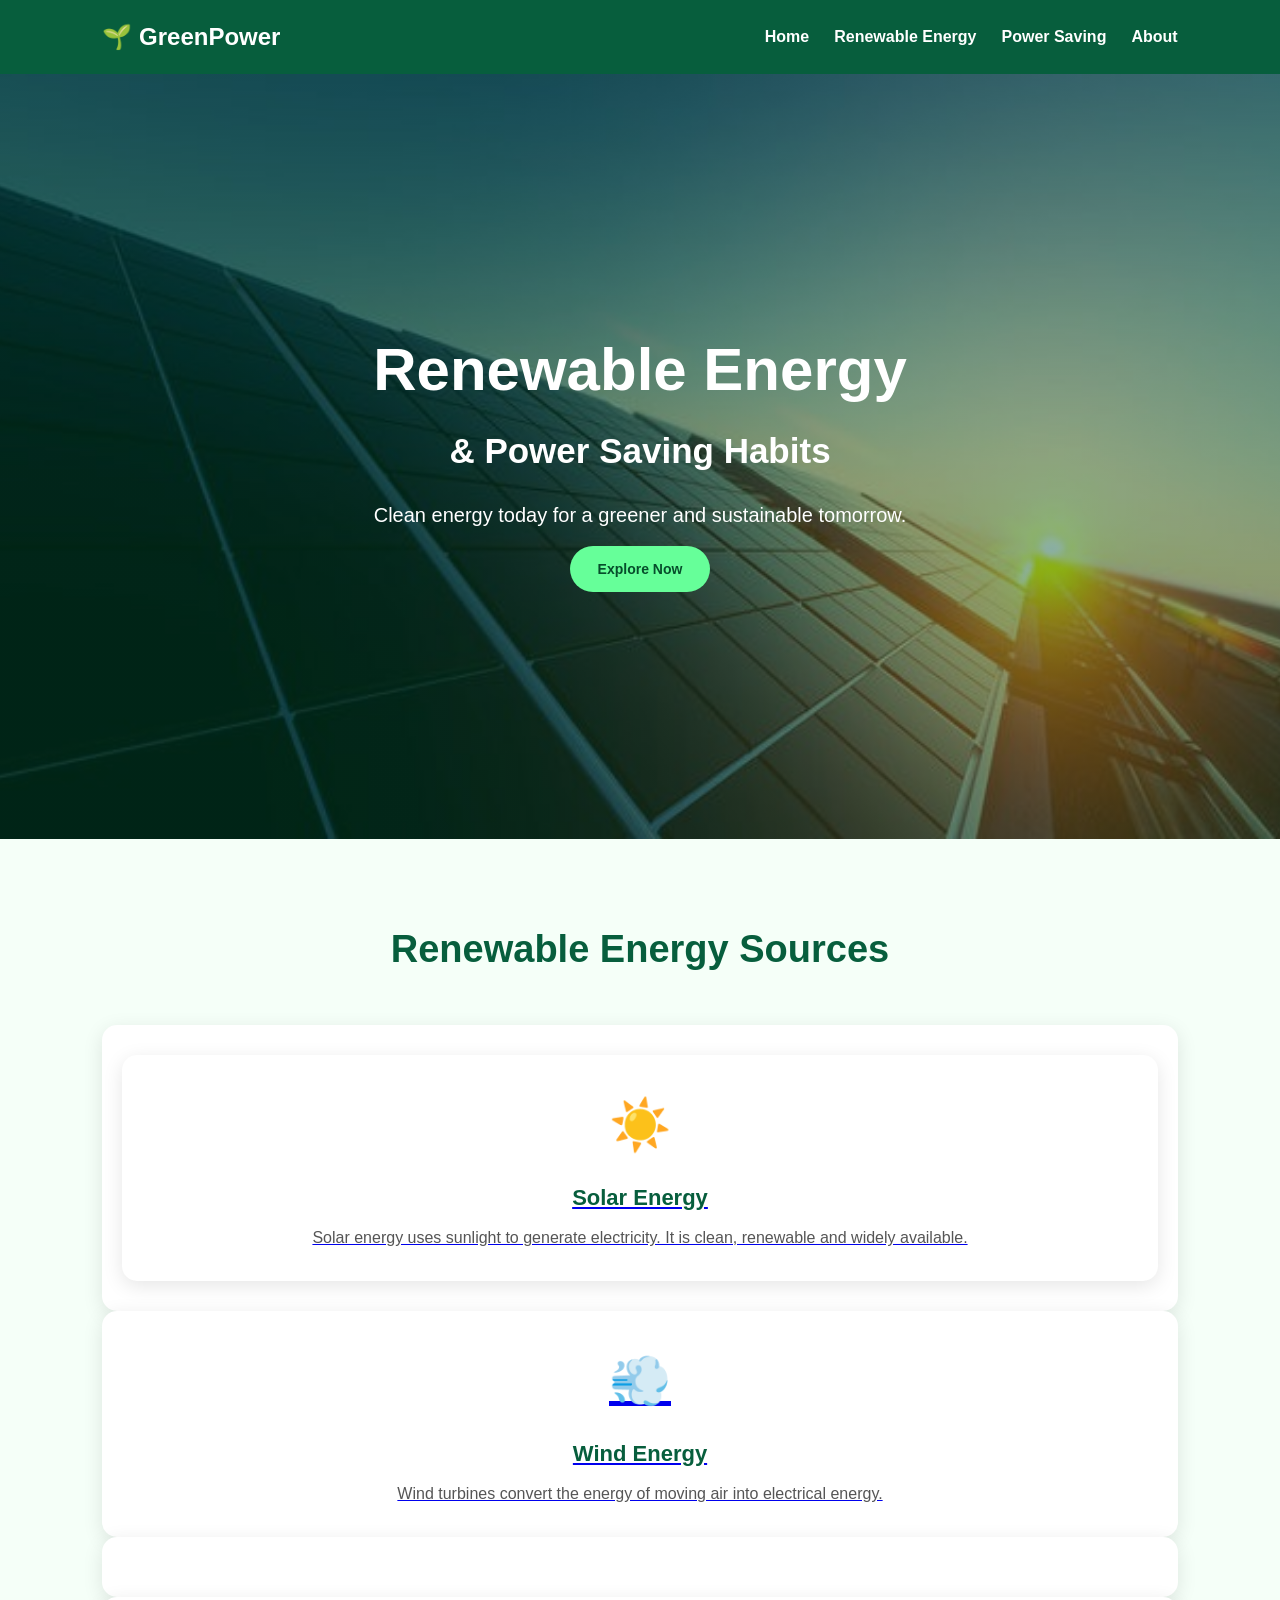
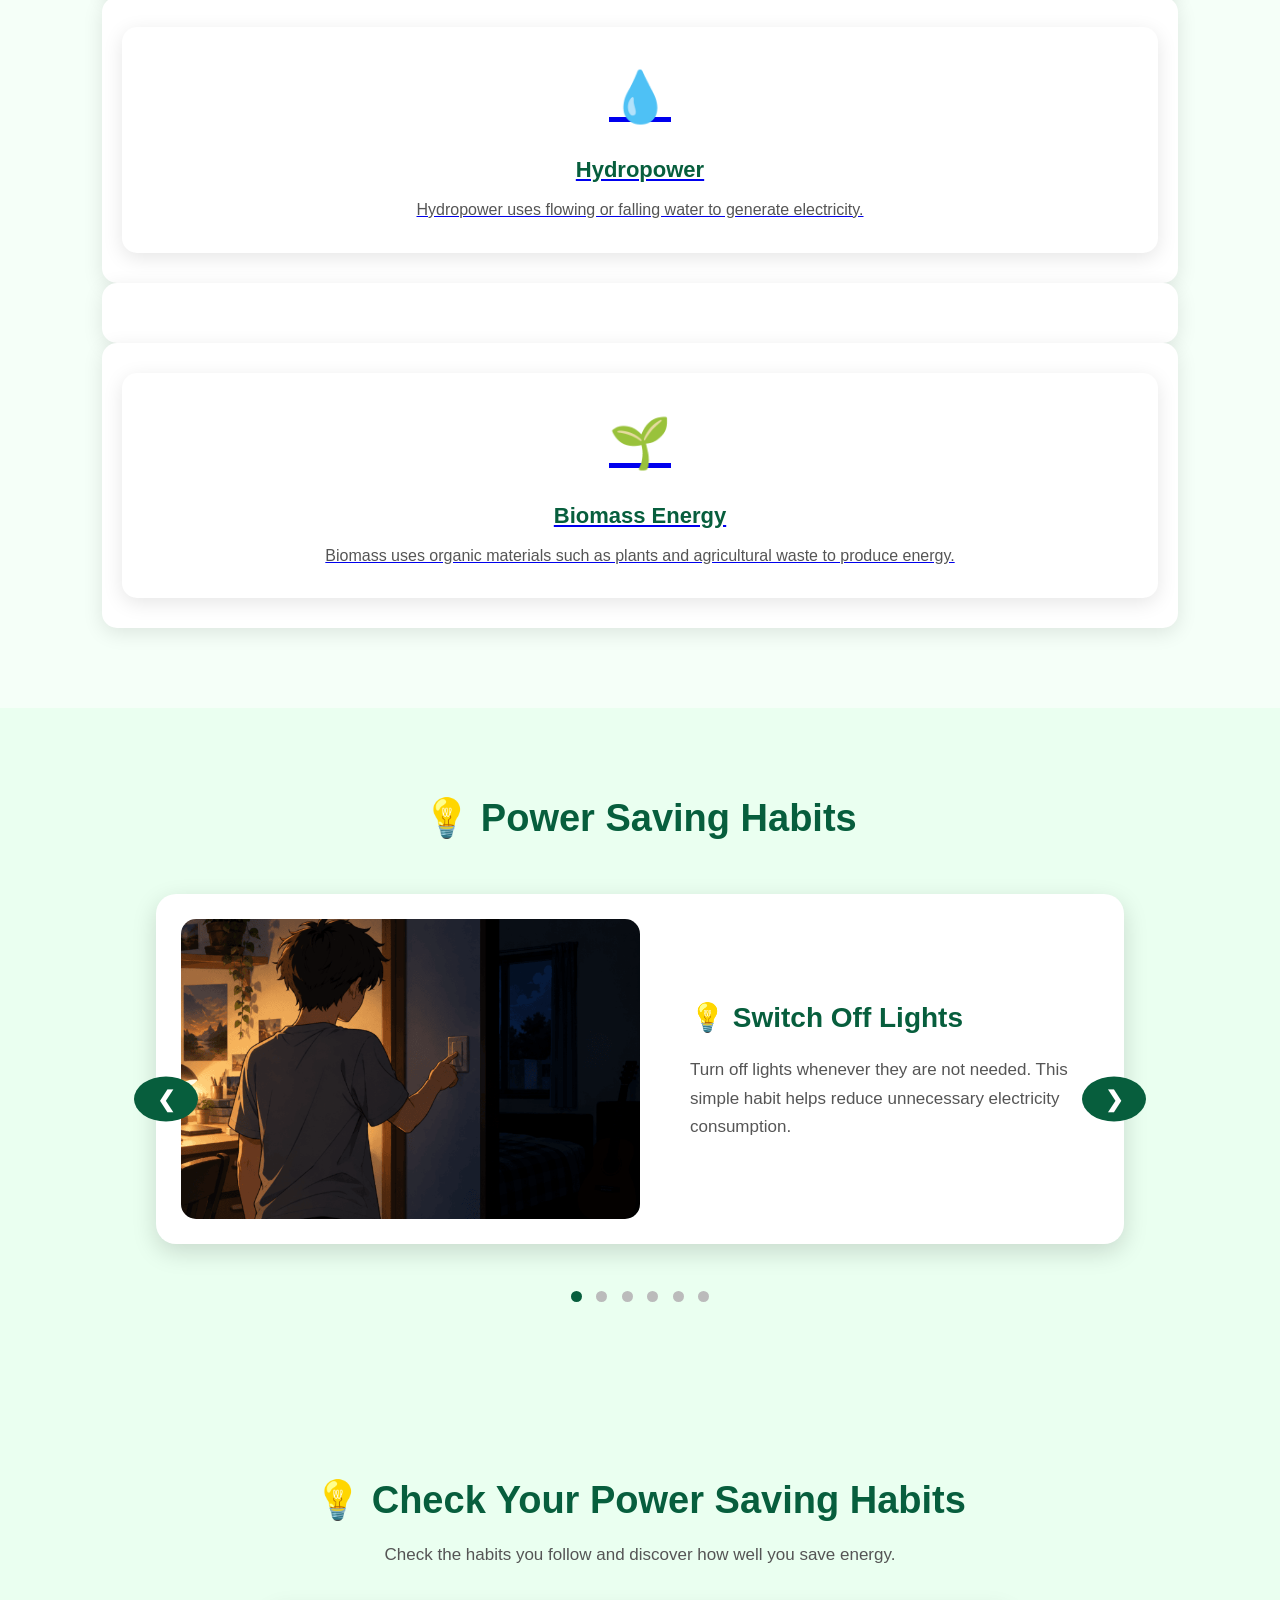
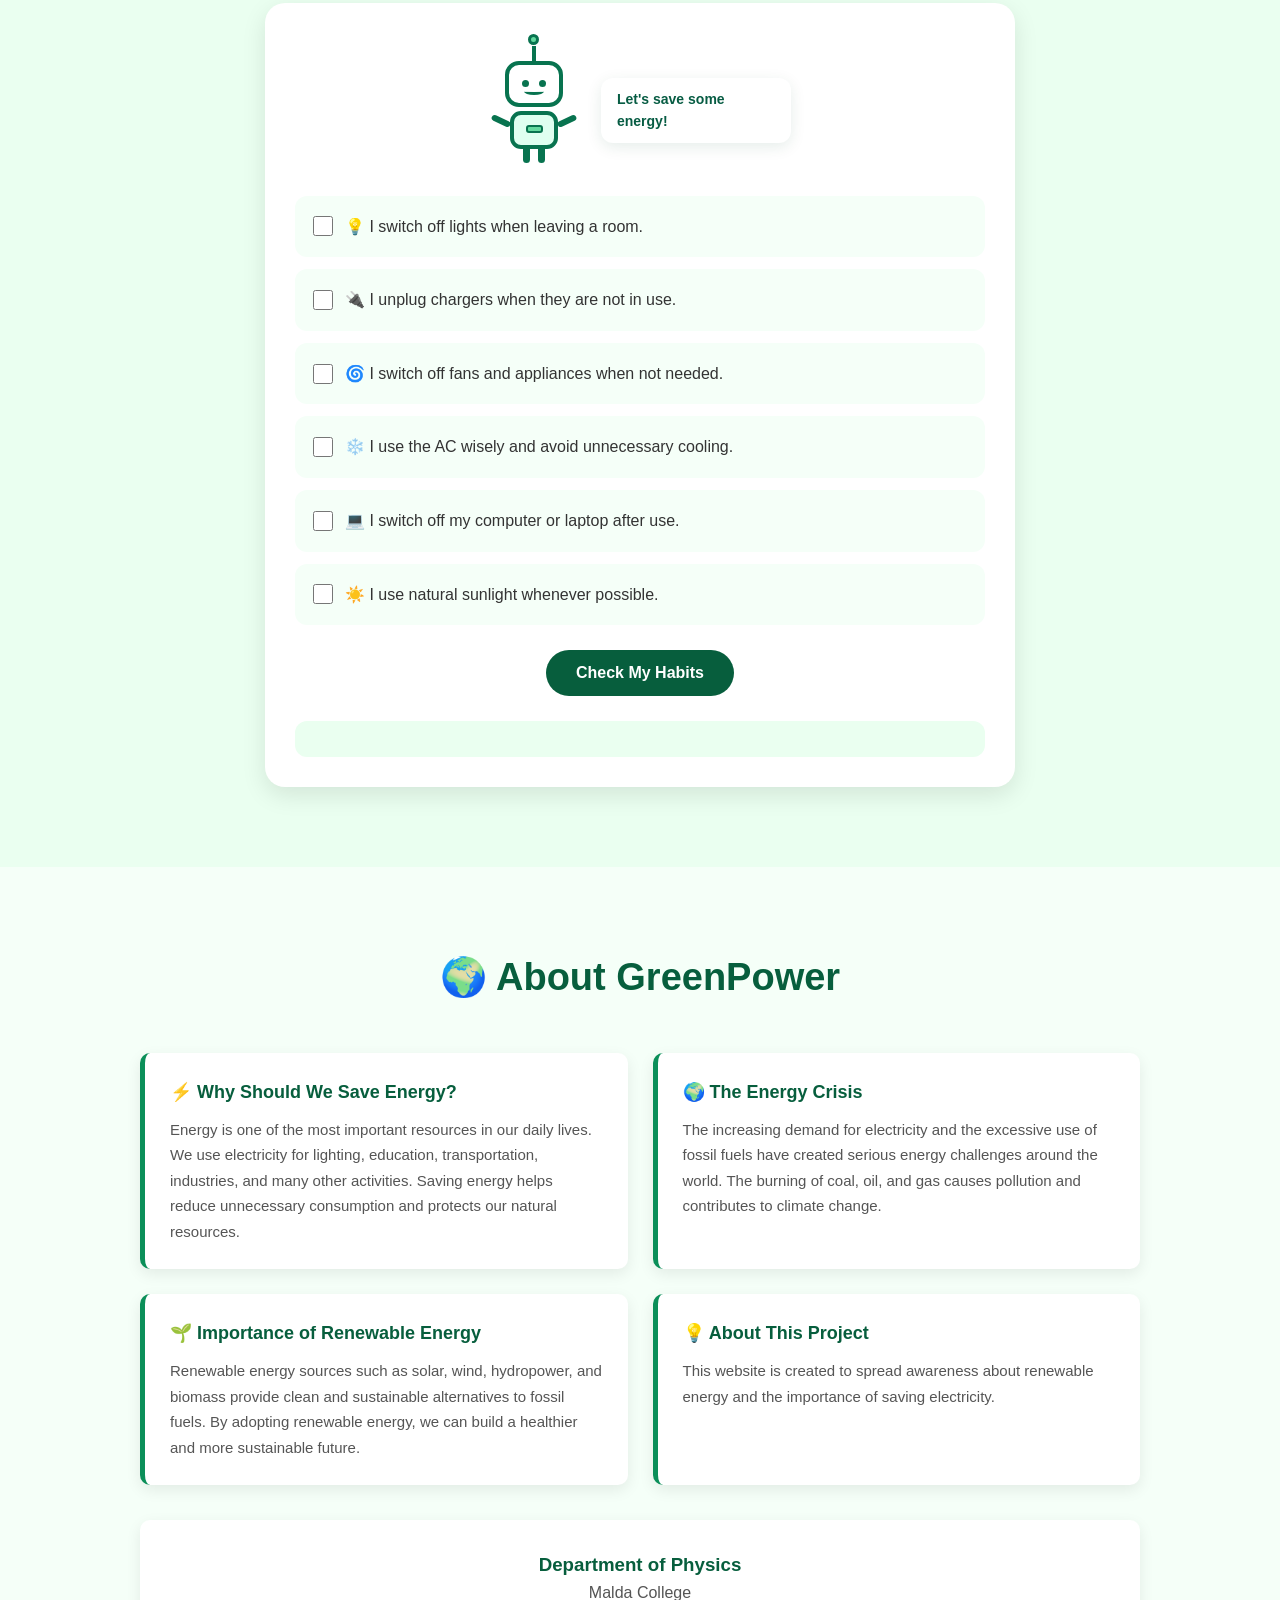
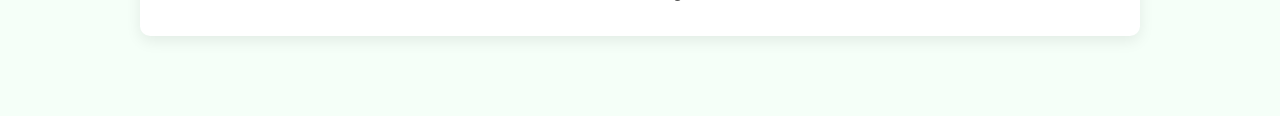
==== index.html @ 388b838c "Initial Webpage Upload" ====
<!DOCTYPE html>
<html>
<head>
    <title>Renewable Energy</title>

    <link rel="stylesheet" href="style.css">
</head>

<body>

    <header>
        <h2>🌱 GreenPower</h2>

        <nav>
            <a href="#home">Home</a>
            <a href="#energy">Renewable Energy</a>
            <a href="#saving">Power Saving</a>
            <a href="#about">About</a>
        </nav>
    </header>


    <section id="home" class="hero">
  

        <h1>Renewable Energy</h1>

        <h2>& Power Saving Habits</h2>

        <p>
            Clean energy today for a greener and sustainable tomorrow.
        </p>

      <a href="Renewable energy.pdf" target="_blank" class="explore-btn">
    Explore Now
</a>

    </section>
    <section id="energy">

         <h2 class="section-title">Renewable Energy Sources</h2>

          <div class="card">
        <a href="solar.html" class="card">
    <div class="icon solar-icon">☀️</div>
    <h3>Solar Energy</h3>
    <p>
        Solar energy uses sunlight to generate electricity.
        It is clean, renewable and widely available.
    </p>
        </a>
        </div>
        <a href="wind.html" class="card">
            <div class="icon">💨</div>
        <h3>Wind Energy</h3>
    <p>
        Wind turbines convert the energy of moving air into electrical energy.
    </p>
        </a>
        </div>
        <a href="hydro.html" class="card">
        <div class="card">
            <div class="icon">💧</div>
            <h3>Hydropower</h3>
            <p>
                Hydropower uses flowing or falling water to
                generate electricity.
            </p>
            </a>
        </div>
        <a href="biomass.html" class="card">
        <div class="card">
            <div class="icon">🌱</div>
            <h3>Biomass Energy</h3>
            <p>
                Biomass uses organic materials such as plants
                and agricultural waste to produce energy.
            </p>
            </a>
        </div>

    </div>

</section>
<!-- POWER SAVING SLIDESHOW -->
 <section id="saving">

    <h2 class="section-title">
        💡 Power Saving Habits
    </h2>

    <div class="saving-slideshow">

        <div class="saving-slide">
            <img src="images/saving1.jpg" alt="Switch Off Lights">

            <div class="saving-slide-content">
                <h3>💡 Switch Off Lights</h3>
                <p>
                    Turn off lights whenever they are not needed.
                    This simple habit helps reduce unnecessary electricity consumption.
                </p>
            </div>
        </div>


        <div class="saving-slide">
            <img src="images/saving2.jpg" alt="Unplug Unused Devices">

            <div class="saving-slide-content">
                <h3>🔌 Unplug Unused Devices</h3>
                <p>
                    Unplug chargers and electronic devices when they are not being used.
                </p>
            </div>
        </div>


        <div class="saving-slide">
            <img src="images/saving3.jpg" alt="Use Natural Light">

            <div class="saving-slide-content">
                <h3>☀️ Use Natural Light</h3>
                <p>
                    Open curtains and windows during the day instead of using electric lights.
                </p>
            </div>
        </div>


        <div class="saving-slide">
            <img src="images/saving4.jpg" alt="Use AC Wisely">

            <div class="saving-slide-content">
                <h3>❄️ Use AC Wisely</h3>
                <p>
                    Use air conditioners efficiently and keep doors and windows closed while the AC is running.
                </p>
            </div>
        </div>


        <div class="saving-slide">
            <img src="images/saving5.jpg" alt="Use LED Bulbs">

            <div class="saving-slide-content">
                <h3>💡 Use LED Bulbs</h3>
                <p>
                    LED bulbs use less electricity and last longer than traditional bulbs.
                </p>
            </div>
        </div>


        <div class="saving-slide">
            <img src="images/saving6.jpg" alt="Plant More Trees">

            <div class="saving-slide-content">
                <h3>🌱 Plant More Trees</h3>
                <p>
                    Trees help protect the environment and reduce the effects of climate change.
                </p>
            </div>
        </div>


        <button class="saving-prev" onclick="changeSavingSlide(-1)">❮</button>
        <button class="saving-next" onclick="changeSavingSlide(1)">❯</button>

    </div>


    <div class="saving-dots">
        <span class="saving-dot" onclick="currentSavingSlide(1)"></span>
        <span class="saving-dot" onclick="currentSavingSlide(2)"></span>
        <span class="saving-dot" onclick="currentSavingSlide(3)"></span>
        <span class="saving-dot" onclick="currentSavingSlide(4)"></span>
        <span class="saving-dot" onclick="currentSavingSlide(5)"></span>
        <span class="saving-dot" onclick="currentSavingSlide(6)"></span>
    </div>

</section>
<!-- POWER SAVING HABIT CHECKER -->
<!-- POWER SAVING HABIT CHECKER -->

<section id="habit-checker">

    <h2>💡 Check Your Power Saving Habits</h2>

    <p class="habit-intro">
        Check the habits you follow and discover how well you save energy.
    </p>

    <div class="habit-box">
        <!-- GREENPOWER ROBOT -->

<div class="gp-robot-area">

    <div class="gp-robot">

        <div class="gp-robot-antenna"></div>
        <div class="gp-robot-light"></div>

        <div class="gp-robot-head">

            <div class="gp-robot-eye gp-eye-left"></div>
            <div class="gp-robot-eye gp-eye-right"></div>

            <div class="gp-robot-mouth"></div>

        </div>

        <div class="gp-robot-body">

            <div class="gp-robot-screen"></div>

        </div>

        <div class="gp-robot-arm gp-arm-left"></div>
        <div class="gp-robot-arm gp-arm-right"></div>

        <div class="gp-robot-leg gp-leg-left"></div>
        <div class="gp-robot-leg gp-leg-right"></div>

    </div>

    <div class="gp-robot-message" id="robotMessage">
        Let's save some energy!
    </div>

</div>

<!-- END GREENPOWER ROBOT -->

        <label class="habit-item">
            <input type="checkbox" class="habit">
            <span>💡 I switch off lights when leaving a room.</span>
        </label>

        <label class="habit-item">
            <input type="checkbox" class="habit">
            <span>🔌 I unplug chargers when they are not in use.</span>
        </label>

        <label class="habit-item">
            <input type="checkbox" class="habit">
            <span>🌀 I switch off fans and appliances when not needed.</span>
        </label>

        <label class="habit-item">
            <input type="checkbox" class="habit">
            <span>❄️ I use the AC wisely and avoid unnecessary cooling.</span>
        </label>

        <label class="habit-item">
            <input type="checkbox" class="habit">
            <span>💻 I switch off my computer or laptop after use.</span>
        </label>

        <label class="habit-item">
            <input type="checkbox" class="habit">
            <span>☀️ I use natural sunlight whenever possible.</span>
        </label>

        <button id="checkHabits">
            Check My Habits
        </button>

        <div id="habitResult"></div>

    </div>

</section>


<!-- About Section -->
<section id="about" class="about-section">

    <h2>🌍 About GreenPower</h2>

    <div class="about-container">

        <div class="about-card">
            <h3>⚡ Why Should We Save Energy?</h3>
            <p>
                Energy is one of the most important resources in our daily lives.
                We use electricity for lighting, education, transportation,
                industries, and many other activities. Saving energy helps reduce
                unnecessary consumption and protects our natural resources.
            </p>
        </div>

        <div class="about-card">
            <h3>🌍 The Energy Crisis</h3>
            <p>
                The increasing demand for electricity and the excessive use of
                fossil fuels have created serious energy challenges around the world.
                The burning of coal, oil, and gas causes pollution and contributes
                to climate change.
            </p>
        </div>

        <div class="about-card">
            <h3>🌱 Importance of Renewable Energy</h3>
            <p>
                Renewable energy sources such as solar, wind, hydropower, and biomass
                provide clean and sustainable alternatives to fossil fuels. By
                adopting renewable energy, we can build a healthier and more
                sustainable future.
            </p>
        </div>

        <div class="about-card">
            <h3>💡 About This Project</h3>
            <p>
                This website is created to spread awareness about renewable energy
                and the importance of saving electricity.
            </p>
        </div>

    </div>

    <div class="college-info">
        <h3>Department of Physics</h3>
        <p>Malda College</p>
    </div>

</section>

<script src="script.js"></script>

</body>
</html>
---- style.css ----
/* ================================
   BASIC SETTINGS
================================ */

* {
    margin: 0;
    padding: 0;
    box-sizing: border-box;
}

html {
    scroll-behavior: smooth;
}

body {
    font-family: Arial, Helvetica, sans-serif;
    background-color: #f5fff8;
    color: #222;
    line-height: 1.6;
}


/* ================================
   NAVIGATION BAR
================================ */

header {
    background-color: #075e3d;
    color: white;

    padding: 18px 8%;

    display: flex;
    justify-content: space-between;
    align-items: center;

    position: sticky;
    top: 0;
    z-index: 1000;
}

header h2 {
    font-size: 24px;
}

nav {
    display: flex;
    gap: 25px;
}

nav a {
    color: white;
    text-decoration: none;
    font-weight: bold;
}

nav a:hover {
    color: #8cffb7;
}


/* ================================
   HERO SECTION
================================ */

.hero {
    min-height: 85vh;

    display: flex;
    flex-direction: column;

    justify-content: center;
    align-items: center;

    text-align: center;

    padding: 40px 20px;

background:
    linear-gradient(
        rgba(0, 80, 45, 0.45),
        rgba(0, 80, 45, 0.45)
    ),
    url("images/solar.jpg");

background-size: cover;
background-position: center;
background-repeat: no-repeat;


    color: white;
}

.hero h1 {
    font-size: 60px;
    margin-bottom: 5px;
}

.hero h2 {
    font-size: 35px;
    margin-bottom: 20px;
}

.hero p {
    font-size: 20px;
    max-width: 700px;
}


/* ================================
   BUTTON
================================ */

button {
    margin-top: 30px;

    padding: 14px 32px;

    border: none;
    border-radius: 30px;

    background-color: #8cffb7;
    color: #06472f;

    font-size: 17px;
    font-weight: bold;

    cursor: pointer;

    transition: 0.3s;
}

button:hover {
    transform: scale(1.05);
}
.explore-btn {
    display: inline-block;
    background: #66ff99;
    color: #064d2b;
    padding: 12px 28px;
    border-radius: 30px;
    text-decoration: none;
    font-weight: bold;
    font-size: 14px;
    margin-top: 15px;
    transition: 0.3s ease;
}

.explore-btn:hover {
    background: #8affb0;
    transform: translateY(-2px);
    box-shadow: 0 6px 15px rgba(0, 0, 0, 0.25);
}

/* ================================
   RENEWABLE ENERGY SECTION
================================ */

#energy {
    padding: 80px 8%;
    background-color: #f5fff8;
}

.section-title {
    text-align: center;

    font-size: 38px;

    color: #075e3d;

    margin-bottom: 45px;
}


/* ================================
   ENERGY CARDS
================================ */

.cards {
    max-width: 1100px;

    margin: auto;

    display: grid;

    grid-template-columns: repeat(4, 1fr);

    gap: 25px;
}

.card {
    display: block;
    background-color: white;

    padding: 30px 20px;

    text-align: center;

    border-radius: 15px;

    box-shadow:
        0 5px 20px rgba(0, 0, 0, 0.10);

    /* Scroll animation */
    opacity: 0;
    transform: translateY(50px);

    transition:
        opacity 0.8s ease,
        transform 0.8s ease,
        box-shadow 0.3s ease;
}
.card:hover {
    transform: translateY(-10px);

    box-shadow:
        0 10px 25px rgba(0, 0, 0, 0.15);
}
.card.show {
    opacity: 1;
    transform: translateY(0);
}
.icon {
    font-size: 50px;

    margin-bottom: 15px;
}

.card h3 {
    color: #075e3d;

    font-size: 22px;

    margin-bottom: 10px;
}

.card p {
    color: #555;

    font-size: 16px;
}


/* ================================
   POWER SAVING SECTION
================================ */

#saving {
    padding: 80px 8%;

    background-color: #eafff0;
}

.tips {
    max-width: 1000px;

    margin: auto;

    display: grid;

    grid-template-columns: repeat(2, 1fr);

    gap: 25px;
}

.tip {
    background-color: white;

    padding: 25px;

    border-left: 5px solid #0b8f59;

    border-radius: 10px;

    box-shadow:
        0 5px 15px rgba(0, 0, 0, 0.08);
}

.tip h3 {
    color: #075e3d;

    margin-bottom: 8px;
}


/* ================================
   ABOUT SECTION
================================ */

#about {
    padding: 80px 8%;

    background-color: #f5fff8;
}

.about-text {
    max-width: 800px;

    margin: auto;

    text-align: center;

    font-size: 18px;

    color: #444;
}


/* ================================
   FOOTER
================================ */

footer {
    background-color: #043d29;

    color: white;

    text-align: center;

    padding: 30px;
}


/* ================================
   MOBILE / TABLET
================================ */

@media (max-width: 900px) {

    header {
        flex-direction: column;

        gap: 15px;
    }

    .cards {
        grid-template-columns: repeat(2, 1fr);
    }

}
/* ================================
   MOBILE PHONE
================================ */

@media (max-width: 600px) {

    header {
        padding: 15px;
    }

    nav {
        gap: 12px;
        flex-wrap: wrap;
        justify-content: center;
    }

    nav a {
        font-size: 14px;
    }

    .hero {
        min-height: 80vh;
    }

    .hero h1 {
        font-size: 40px;
    }

    .hero h2 {
        font-size: 25px;
    }

    .hero p {
        font-size: 17px;
    }

    .cards {
        grid-template-columns: 1fr;
    }

    .tips {
        grid-template-columns: 1fr;
    }

    .section-title {
        font-size: 30px;
    }

    .about-container {
        grid-template-columns: 1fr;
    }

    .about-section h2 {
        font-size: 26px;
    }

}


/* ================================
   ABOUT SECTION - WHITE BOXES
================================ */

.about-section {
    padding: 80px 8%;
    background-color: #f5fff8;
}

.about-section h2 {
    text-align: center;
    color: #075e3d;
    font-size: 38px;
    margin-bottom: 45px;
}

.about-container {
    max-width: 1000px;
    margin: auto;

    display: grid;
    grid-template-columns: repeat(2, 1fr);
    gap: 25px;
}

.about-card {
    background-color: white !important;

    padding: 25px !important;

    border-left: 5px solid #0b8f59;

    border-radius: 10px;

    box-shadow: 0 5px 15px rgba(0, 0, 0, 0.08);

    display: block;
}

.about-card h3 {
    color: #075e3d;
    margin-bottom: 10px;
    font-size: 18px;
}

.about-card p {
    color: #555;
    font-size: 15px;
    line-height: 1.7;
}

.college-info {
    max-width: 1000px;
    margin: 35px auto 0;

    background-color: white !important;

    padding: 30px !important;

    border-radius: 10px;

    box-shadow: 0 5px 15px rgba(0, 0, 0, 0.08);

    text-align: center;
}

.college-info h3 {
    color: #075e3d;
}

.college-info p {
    color: #555;
}


/* MOBILE ABOUT */

@media (max-width: 600px) {

    .about-container {
        grid-template-columns: 1fr;
    }

    .about-section {
        padding: 50px 8%;
    }

    .about-section h2 {
        font-size: 30px;
    }
  }
    /* ================================
   POWER SAVING SLIDESHOW
================================ */
/* POWER SAVING SLIDESHOW */
/* =================================
   POWER SAVING PROFESSIONAL SLIDESHOW
================================= */
/* POWER SAVING PROFESSIONAL SLIDESHOW
================================= */

.saving-slideshow {
    width: 90%;
    max-width: 1000px;
    margin: 40px auto;
    position: relative;
}

/* White slideshow box */
.saving-slide {
    display: none;
    align-items: center;
    gap: 30px;

    background: white;
    padding: 25px;

    border-radius: 20px;
    box-shadow: 0 8px 25px rgba(0, 0, 0, 0.15);

    min-height: 350px;
    box-sizing: border-box;
}

/* Image */
.saving-slide img {
    width: 50%;
    height: 300px;
    object-fit: cover;
    border-radius: 15px;
    display: block;
}

/* Text */
.saving-slide-content {
    flex: 1;
    padding: 20px;
}

.saving-slide-content h3 {
    color: #075e3d;
    font-size: 28px;
    margin-bottom: 15px;
}

.saving-slide-content p {
    color: #555;
    font-size: 17px;
    line-height: 1.7;
}

/* Navigation buttons */

.saving-prev,
.saving-next {
    position: absolute;
    top: 50%;
    transform: translateY(-50%);

    width: 45px;
    height: 45px;

    border: none;
    border-radius: 50%;

    background-color: #075e3d;
    color: white;
    font-size: 22px;
    cursor: pointer;
    z-index: 10;

    display: flex;
    align-items: center;
    justify-content: center;
}

.saving-prev {
    left: -22px;
}

.saving-next {
    right: -22px;
}

.saving-prev:hover,
.saving-next:hover {
    background-color: #064c32;
    transform: translateY(-50%) scale(1.08);
}

/* Dots */

.saving-dots {
    text-align: center;
    margin-top: 20px;
}

.saving-dot {
    display: inline-block;
    width: 11px;
    height: 11px;
    margin: 0 5px;
    background-color: #bbb;
    border-radius: 50%;
    cursor: pointer;
}

.saving-dot.active {
    background-color: #075e3d;
}

/* Mobile */

@media (max-width: 600px) {

    .saving-slideshow {
        width: 90%;
    }

    .saving-slide {
        flex-direction: column;
        gap: 15px;
        padding: 15px;
    }

    .saving-slide img {
        width: 100%;
        height: 220px;
    }

    .saving-slide-content {
        width: 100%;
        padding: 10px;
    }

    .saving-slide-content h3 {
        font-size: 22px;
    }

    .saving-slide-content p {
        font-size: 15px;
    }

    /* Buttons stay inside the card on mobile */
    .saving-prev {
        left: 8px;
    }

    .saving-next {
        right: 8px;
    }
.saving-prev,
    .saving-next {
        width: 38px;
        height: 38px;
        font-size: 18px;
    }

} /* CLOSE MOBILE MEDIA QUERY */


/* Solar icon gentle glow */

.solar-icon {
    display: inline-block;
    animation: solarPulse 2s ease-in-out infinite;
}

@keyframes solarPulse {

    0% {
        transform: scale(1);
        filter: drop-shadow(0 0 2px rgba(255, 180, 0, 0.3));
    }

    50% {
        transform: scale(1.15);
        filter: drop-shadow(0 0 18px rgba(255, 180, 0, 1));
    }

    100% {
        transform: scale(1);
        filter: drop-shadow(0 0 2px rgba(255, 180, 0, 0.3));
    }

}
/* ================================
   POWER SAVING HABIT CHECKER
================================ */
/* ================================
   POWER SAVING HABIT CHECKER
================================ */

#habit-checker {
    padding: 80px 8%;
    background-color: #eafff0;
    text-align: center;
}

#habit-checker h2 {
    color: #075e3d;
    font-size: 38px;
    margin-bottom: 10px;
}

.habit-intro {
    color: #555;
    font-size: 17px;
    margin-bottom: 35px;
}

.habit-box {
    max-width: 750px;
    margin: auto;

    background-color: white;

    padding: 30px;

    border-radius: 20px;

    box-shadow: 0 8px 25px rgba(0, 0, 0, 0.10);

    text-align: left;
}

.habit-item {
    display: flex;
    align-items: center;

    gap: 12px;

    padding: 16px;

    margin-bottom: 12px;

    background-color: #f5fff8;

    border: 2px solid transparent;

    border-radius: 12px;

    cursor: pointer;

    transition: 0.3s ease;
}

.habit-item:hover {
    transform: translateX(5px);
    border-color: #8cffb7;
}

.habit-item input {
    width: 20px;
    height: 20px;

    flex-shrink: 0;

    accent-color: #075e3d;

    cursor: pointer;
}

.habit-item span {
    color: #333;
    font-size: 16px;
}


/* Button */

#checkHabits {
    display: block;

    margin: 25px auto 0;

    padding: 14px 30px;

    border: none;

    border-radius: 30px;

    background-color: #075e3d;

    color: white;

    font-size: 16px;

    font-weight: bold;

    cursor: pointer;

    transition: 0.3s ease;
}

#checkHabits:hover {
    background-color: #064c32;

    transform: translateY(-3px);

    box-shadow: 0 6px 15px rgba(0, 0, 0, 0.15);
}


/* Result */

#habitResult {
    margin-top: 25px;

    padding: 18px;

    border-radius: 12px;

    background-color: #eafff0;

    color: #075e3d;

    font-size: 18px;

    font-weight: bold;

    text-align: center;
}


/* Mobile */

@media (max-width: 600px) {

    #habit-checker {
        padding: 55px 6%;
    }

    #habit-checker h2 {
        font-size: 28px;
    }

    .habit-box {
        padding: 20px;
    }

    .habit-item {
        padding: 14px;
    }

    .habit-item span {
        font-size: 14px;
    }
    .habit-item span {
    font-size: 14px;
}

} /* CLOSE HABIT CHECKER MOBILE */



    
    
    /* =====================================
   GREENPOWER MINI ROBOT
===================================== */

.gp-robot-area {
    display: flex;
    align-items: center;
    justify-content: center;
    gap: 22px;

    margin: 20px auto 28px;
}


/* ROBOT BODY CONTAINER */

.gp-robot {
    width: 90px;
    height: 115px;
    position: relative;
    flex-shrink: 0;
    display: block;
    visibility: visible;
    opacity: 1;
    animation: gpRobotIdle 2s ease-in-out infinite;
}


/* HEAD */

.gp-robot-head {
    position: absolute;

    width: 58px;
    height: 46px;

    left: 16px;
    top: 8px;

    background: #ffffff;

    border: 4px solid #08734f;

    border-radius: 14px;

    box-sizing: border-box;
}


/* EYES */

.gp-robot-eye {
    position: absolute;

    width: 7px;
    height: 7px;

    background: #08734f;

    border-radius: 50%;

    top: 15px;
}

.gp-eye-left {
    left: 13px;
}

.gp-eye-right {
    right: 13px;
}


/* MOUTH */

.gp-robot-mouth {
    position: absolute;

    width: 20px;
    height: 7px;

    left: 15px;
    bottom: 8px;

    border-bottom: 3px solid #08734f;

    border-radius: 50%;
}


/* ANTENNA */

.gp-robot-antenna {
    position: absolute;

    width: 4px;
    height: 15px;

    left: 43px;
    top: -7px;

    background: #08734f;
}


/* ANTENNA LIGHT */

.gp-robot-light {
    position: absolute;

    width: 11px;
    height: 11px;

    left: 39px;
    top: -19px;

    background: #63d99f;

    border: 3px solid #08734f;

    border-radius: 50%;

    box-sizing: border-box;
}


/* BODY */

.gp-robot-body {
    position: absolute;

    width: 48px;
    height: 38px;

    left: 21px;
    top: 58px;

    background: #dffff0;

    border: 4px solid #08734f;

    border-radius: 11px;

    box-sizing: border-box;
}


/* BODY SCREEN */

.gp-robot-screen {
    position: absolute;

    width: 17px;
    height: 8px;

    left: 12px;
    top: 10px;

    background: #63d99f;

    border: 2px solid #08734f;

    border-radius: 3px;

    box-sizing: border-box;
}


/* ARMS */

.gp-robot-arm {
    position: absolute;

    width: 20px;
    height: 6px;

    top: 65px;

    background: #08734f;

    border-radius: 5px;
}

.gp-arm-left {
    left: 2px;

    transform: rotate(25deg);
}

.gp-arm-right {
    right: 2px;

    transform: rotate(-25deg);
}


/* LEGS */

.gp-robot-leg {
    position: absolute;

    width: 7px;
    height: 18px;

    top: 92px;

    background: #08734f;

    border-radius: 4px;
}

.gp-leg-left {
    left: 34px;
}

.gp-leg-right {
    right: 34px;
}


/* MESSAGE */

.gp-robot-message {
    padding: 10px 16px;

    background: white;

    color: #075c43;

    font-size: 14px;

    font-weight: 600;

    border-radius: 12px;

    box-shadow: 0 4px 15px rgba(0, 80, 50, 0.10);

    max-width: 190px;
}


/* =====================================
   IDLE ANIMATION
===================================== */

@keyframes gpRobotIdle {

    0%,
    100% {
        transform: translateY(0);
    }

    50% {
        transform: translateY(-5px);
    }

}


/* =====================================
   JUMP
===================================== */

.gp-robot.gp-jump {
    animation: gpRobotJump 0.65s ease;
}

@keyframes gpRobotJump {

    0% {
        transform: translateY(0);
    }

    35% {
        transform: translateY(-22px) rotate(-5deg);
    }

    65% {
        transform: translateY(-10px) rotate(5deg);
    }

    100% {
        transform: translateY(0);
    }

}


/* =====================================
   CELEBRATION
===================================== */

.gp-robot.gp-celebrate {
    animation: gpRobotCelebrate 0.5s infinite alternate;
}

@keyframes gpRobotCelebrate {

    from {
        transform: translateY(0) rotate(-8deg);
    }

    to {
        transform: translateY(-15px) rotate(8deg);
    }

}


/* ARMS MOVE UP */

.gp-robot.gp-celebrate .gp-arm-left {
    animation: gpArmLeft 0.5s infinite alternate;
}

.gp-robot.gp-celebrate .gp-arm-right {
    animation: gpArmRight 0.5s infinite alternate;
}


@keyframes gpArmLeft {

    from {
        transform: rotate(25deg);
    }

    to {
        transform: rotate(-55deg);
    }

}


@keyframes gpArmRight {

    from {
        transform: rotate(-25deg);
    }

    to {
        transform: rotate(55deg);
    }

}


/* =====================================
   CONFETTI
===================================== */

.gp-confetti {
    position: fixed;

    top: -20px;

    z-index: 99999;

    pointer-events: none;

    font-size: 18px;

    animation: gpConfettiFall 2.5s linear forwards;
}


@keyframes gpConfettiFall {

    from {
        transform: translateY(0) rotate(0deg);
        opacity: 1;
    }

    to {
        transform: translateY(110vh) rotate(720deg);
        opacity: 0;
    }

}


/* MOBILE */

@media (max-width: 600px) {

    .gp-robot-area {
        gap: 12px;
    }

    .gp-robot-message {
        font-size: 12px;
        padding: 9px 12px;
    }

}
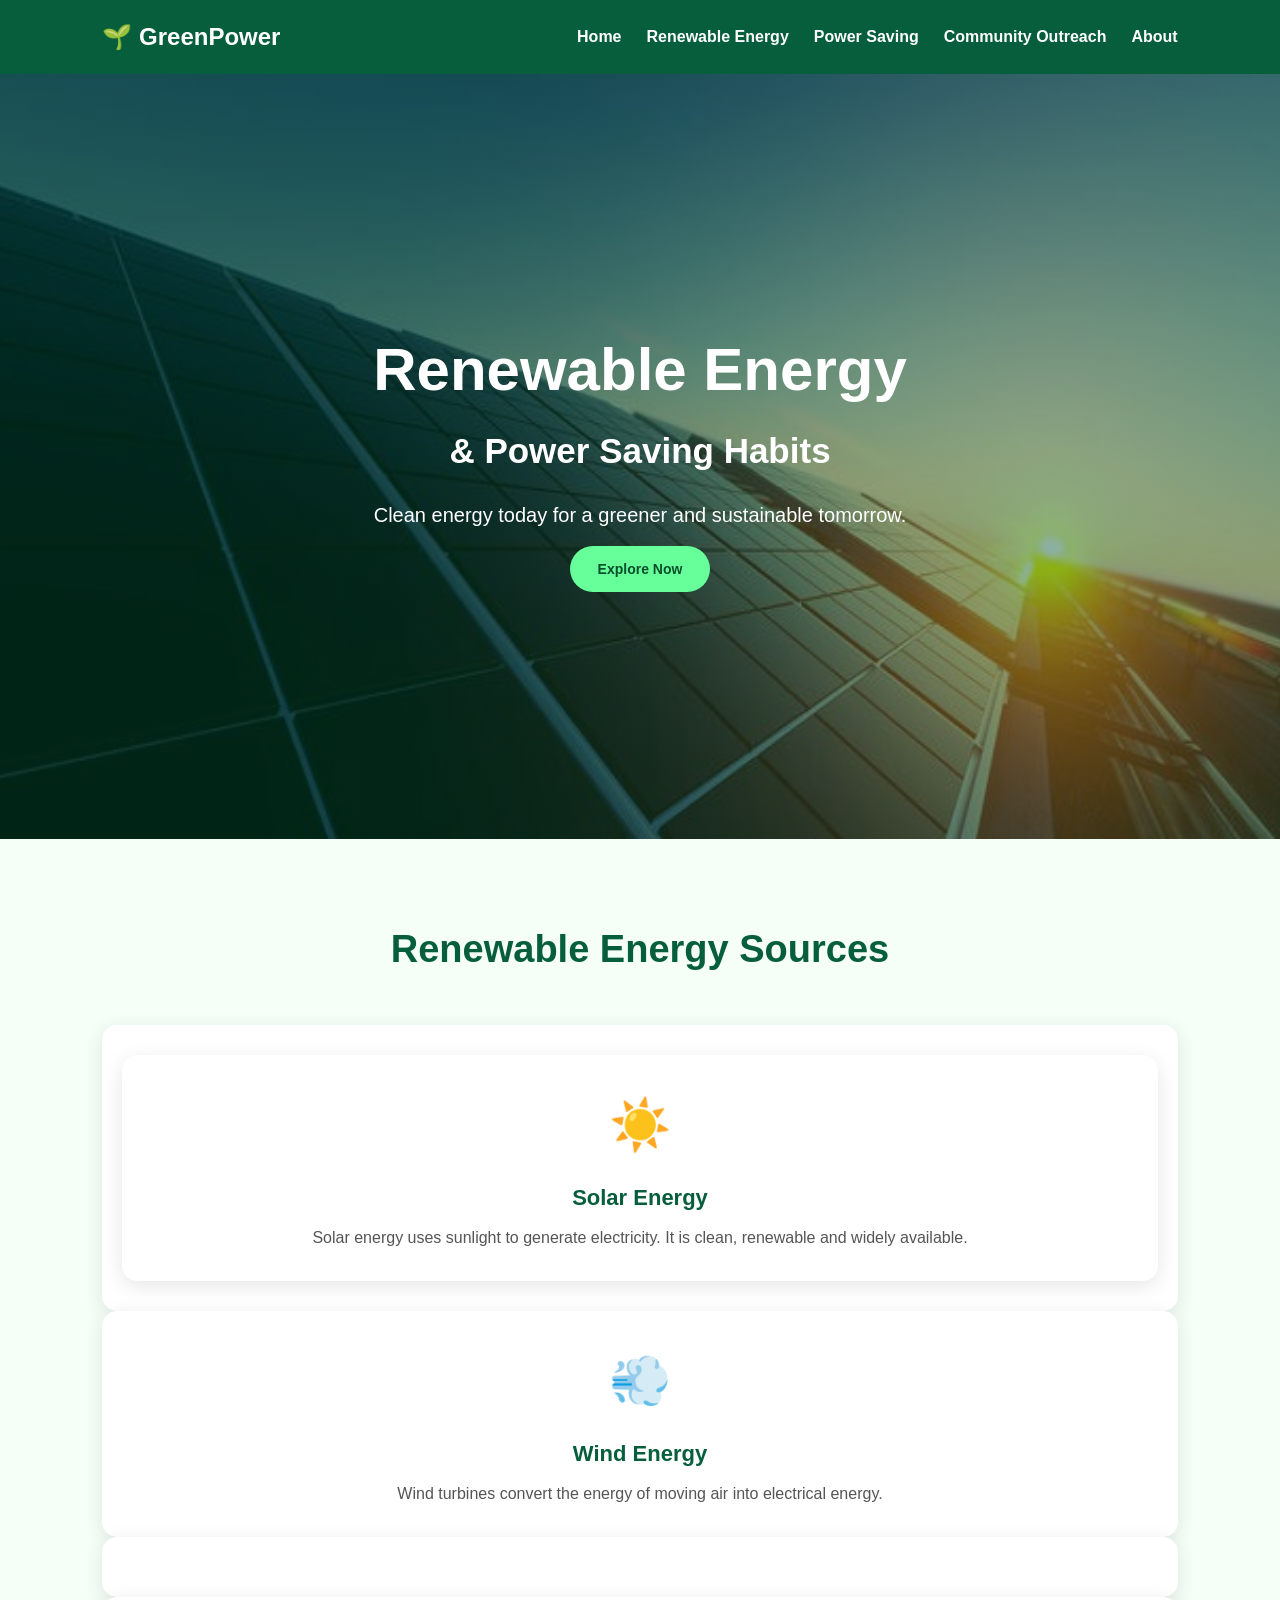
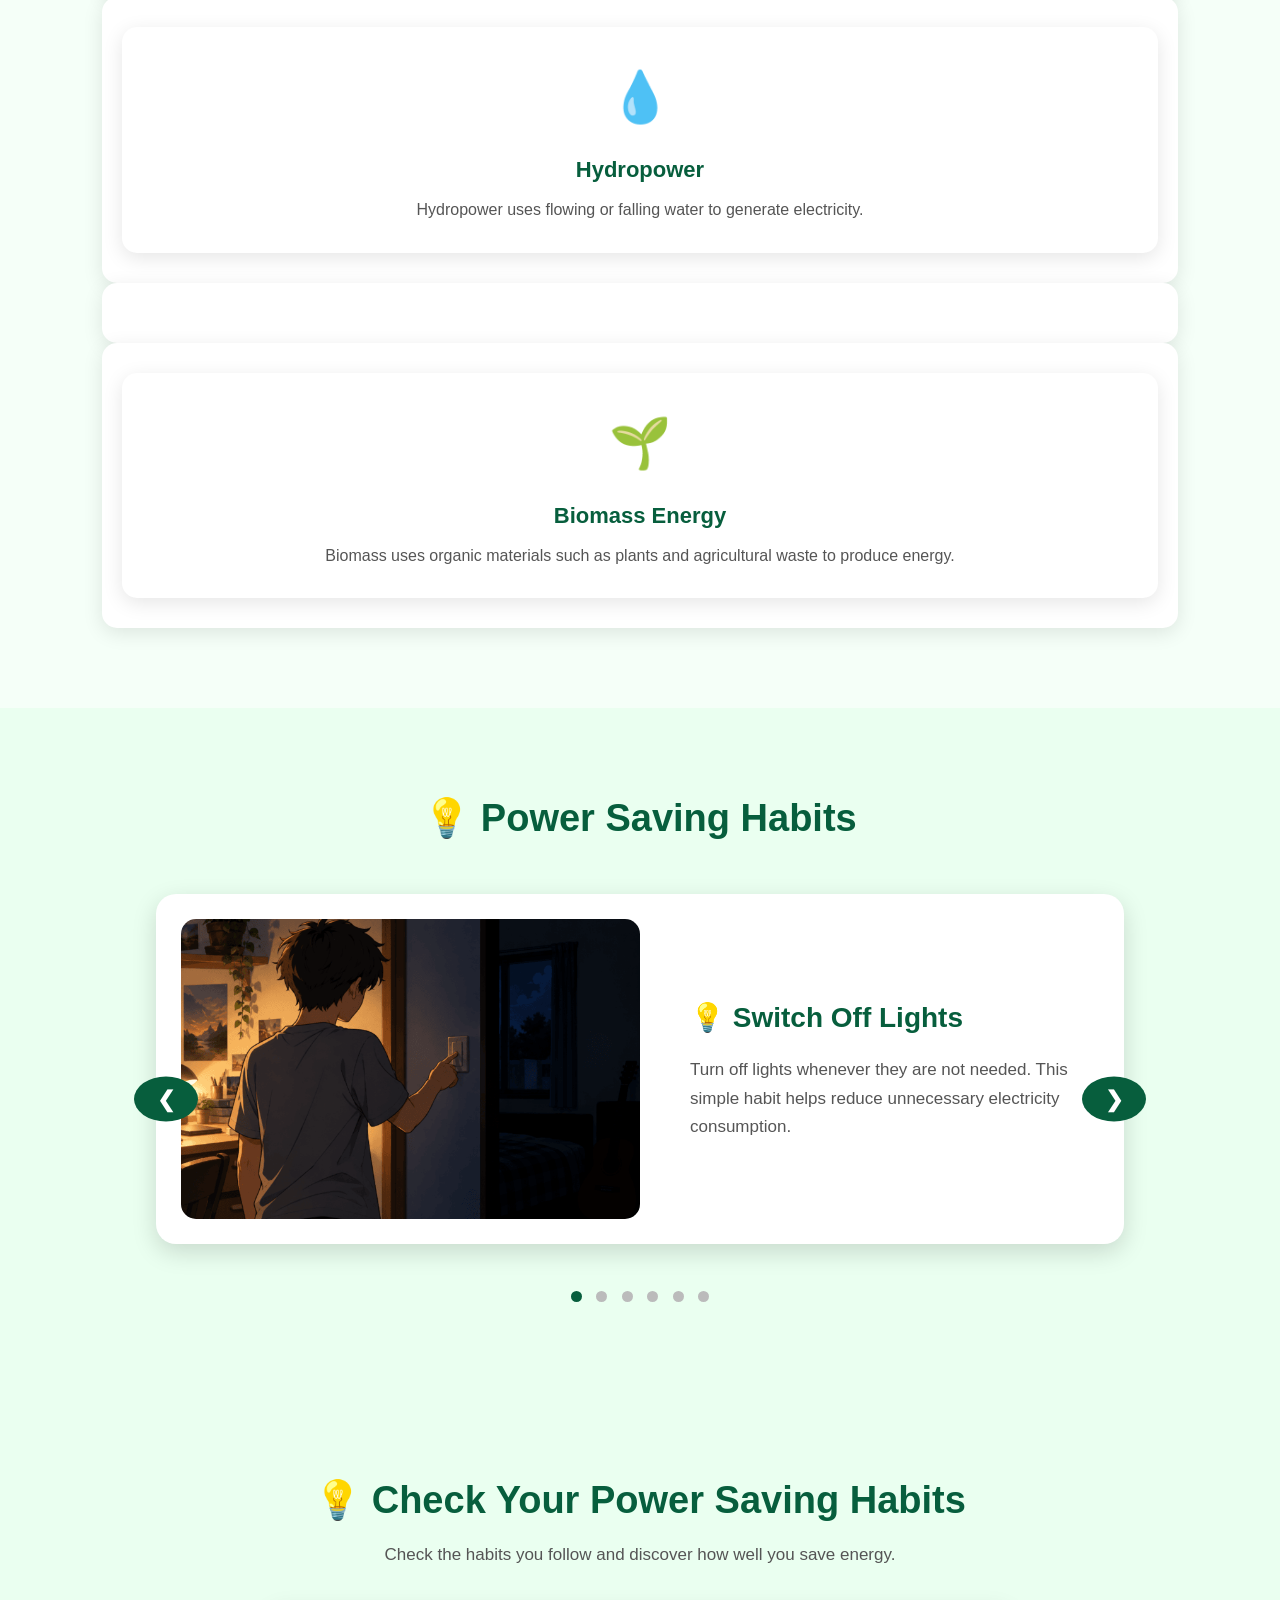
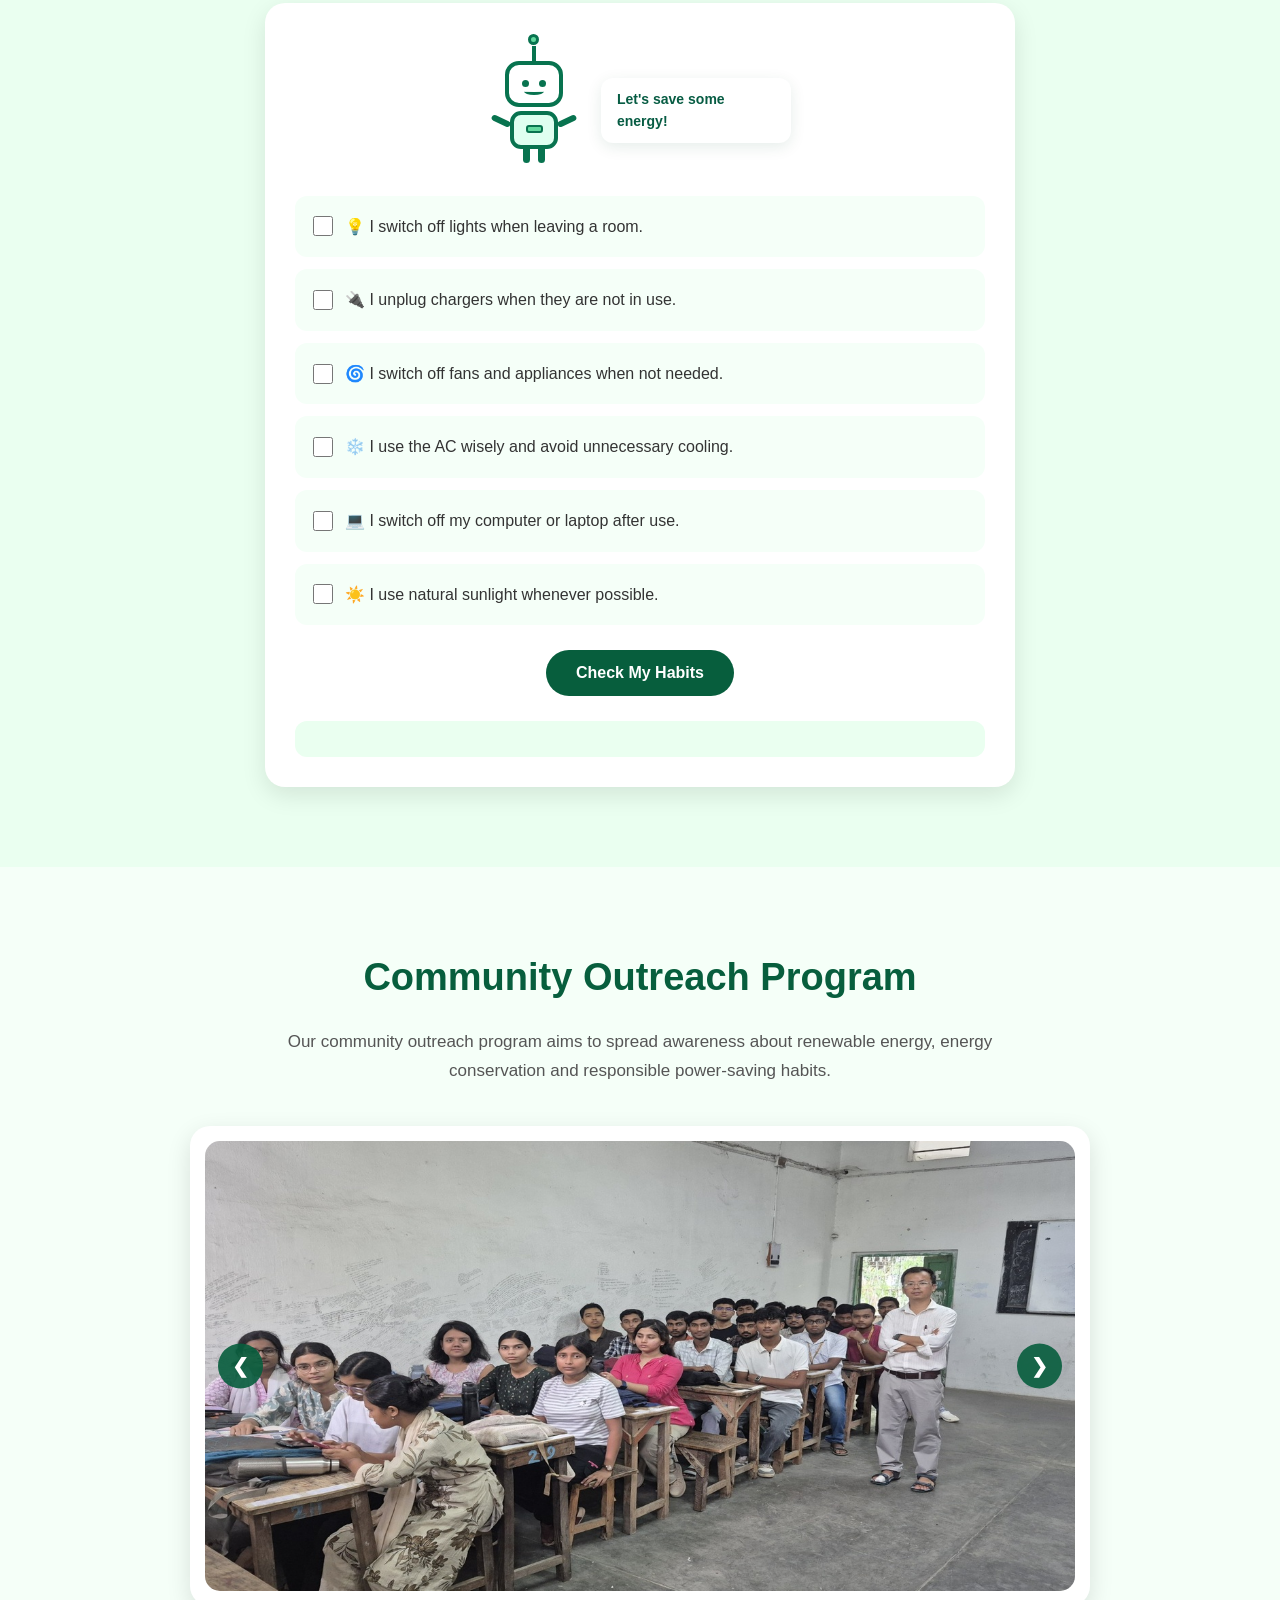
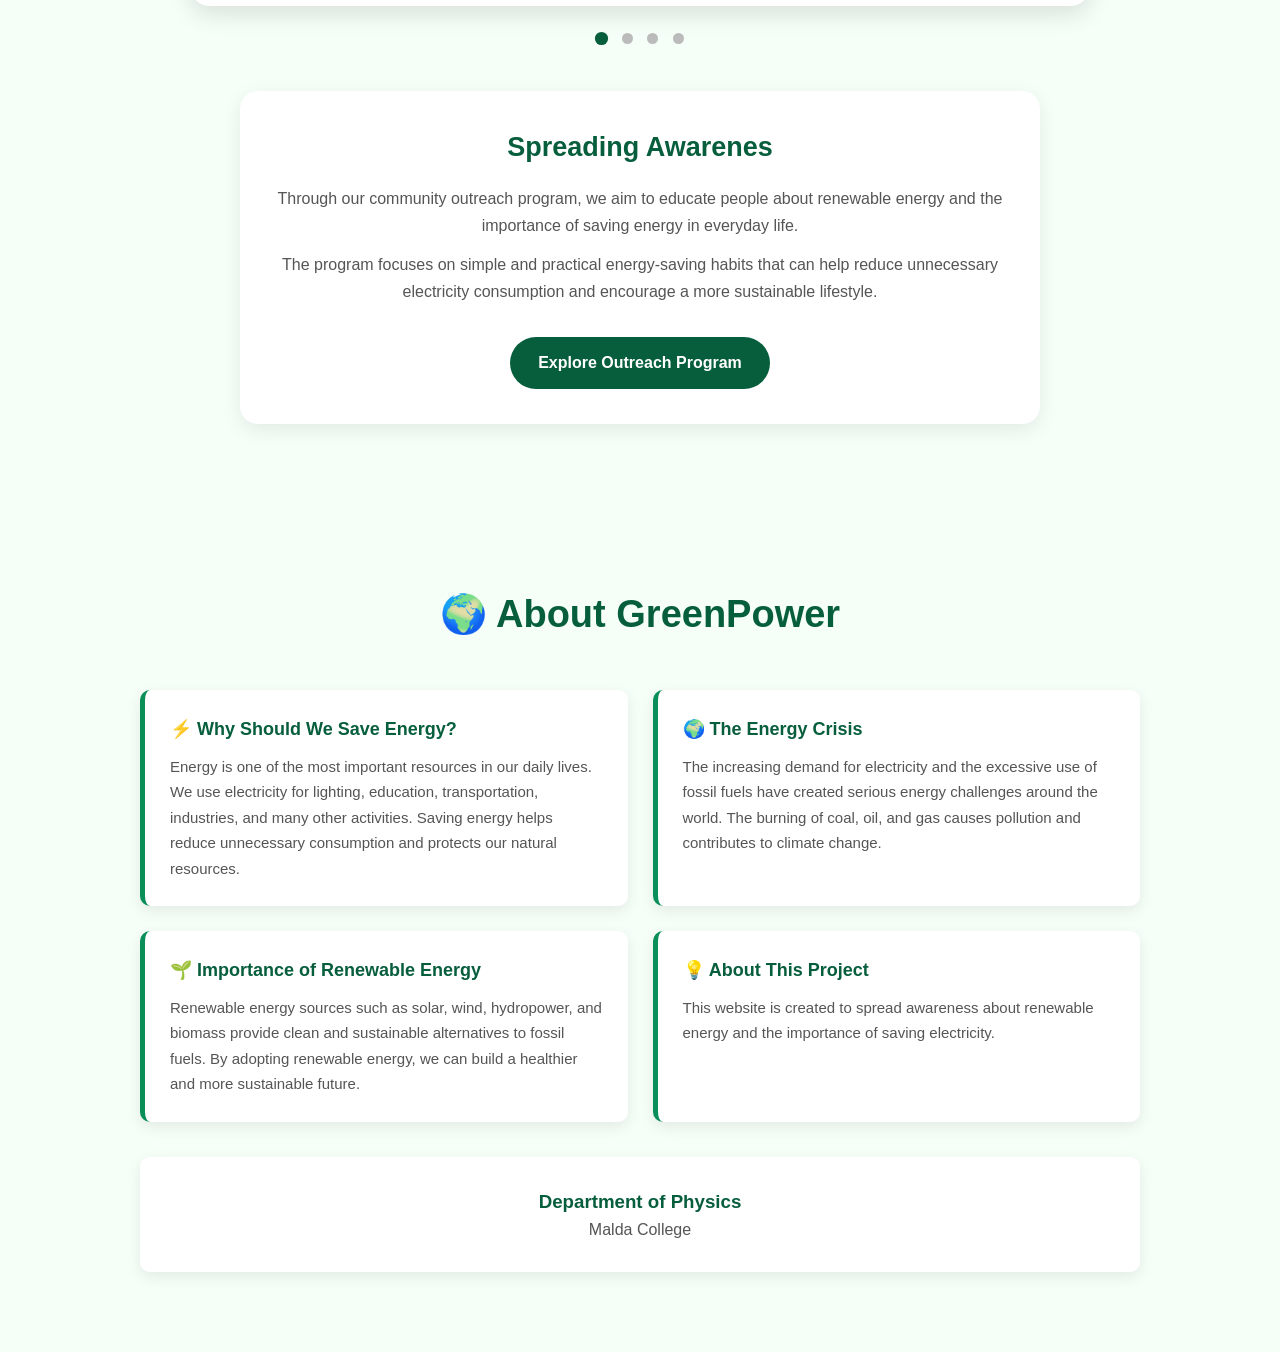
==== commit a77523f8: "Add files via upload" ====
--- a/index.html
+++ b/index.html
@@ -11,12 +11,13 @@
     <header>
         <h2>🌱 GreenPower</h2>
 
-        <nav>
-            <a href="#home">Home</a>
-            <a href="#energy">Renewable Energy</a>
-            <a href="#saving">Power Saving</a>
-            <a href="#about">About</a>
-        </nav>
+       <nav>
+                 <a href="#home">Home</a>
+              <a href="#energy">Renewable Energy</a>
+              <a href="#saving">Power Saving</a>
+             <a href="#outreach">Community Outreach</a>
+             <a href="#about">About</a>
+    </nav>
     </header>
 
 
@@ -41,7 +42,7 @@
          <h2 class="section-title">Renewable Energy Sources</h2>
 
           <div class="card">
-        <a href="solar.html" class="card">
+        <a href="solar.html" class="card" >
     <div class="icon solar-icon">☀️</div>
     <h3>Solar Energy</h3>
     <p>
@@ -271,7 +272,97 @@
     </div>
 
 </section>
-
+<!-- COMMUNITY OUTREACH PROGRAM -->
+
+<section id="outreach" class="outreach-section">
+
+    <h2 class="section-title">
+         Community Outreach Program
+    </h2>
+
+    <p class="outreach-intro">
+        Our community outreach program aims to spread awareness about
+        renewable energy, energy conservation and responsible power-saving habits.
+    </p>
+
+    <div class="outreach-container">
+
+        <!-- OUTREACH SLIDESHOW -->
+
+        <div class="outreach-slideshow">
+
+            <div class="outreach-slide">
+                <img src="images/outreach1.jpg" alt="Community Outreach Program">
+            </div>
+
+            <div class="outreach-slide">
+                <img src="images/outreach2.jpg" alt="Renewable Energy Awareness Program">
+            </div>
+
+            <div class="outreach-slide">
+                <img src="images/outreach3.jpg" alt="Energy Saving Awareness Program">
+            </div>
+
+            <div class="outreach-slide">
+                <img src="images/outreach4.jpg" alt="Community Awareness Activity">
+            </div>
+
+            <button class="outreach-prev" onclick="changeOutreachSlide(-1)">
+                ❮
+            </button>
+
+            <button class="outreach-next" onclick="changeOutreachSlide(1)">
+                ❯
+            </button>
+
+        </div>
+
+        <!-- SLIDESHOW DOTS -->
+
+        <div class="outreach-dots">
+
+            <span class="outreach-dot"
+                  onclick="currentOutreachSlide(1)"></span>
+
+            <span class="outreach-dot"
+                  onclick="currentOutreachSlide(2)"></span>
+
+            <span class="outreach-dot"
+                  onclick="currentOutreachSlide(3)"></span>
+
+            <span class="outreach-dot"
+                  onclick="currentOutreachSlide(4)"></span>
+
+        </div>
+
+
+        <!-- PROGRAM INFORMATION -->
+
+        <div class="outreach-content">
+
+            <h3> Spreading Awarenes </h3>
+
+            <p>
+                Through our community outreach program, we aim to educate
+                people about renewable energy and the importance of saving
+                energy in everyday life.
+            </p>
+
+            <p>
+                The program focuses on simple and practical energy-saving
+                habits that can help reduce unnecessary electricity
+                consumption and encourage a more sustainable lifestyle.
+            </p>
+
+            <a href="outreach.html" class="outreach-btn">
+                Explore Outreach Program
+            </a>
+
+        </div>
+
+    </div>
+
+</section>
 
 <!-- About Section -->
 <section id="about" class="about-section">
--- a/style.css
+++ b/style.css
@@ -197,7 +197,8 @@
     text-align: center;
 
     border-radius: 15px;
-
+    text-decoration: none;
+    color: inherit;
     box-shadow:
         0 5px 20px rgba(0, 0, 0, 0.10);
 
@@ -1248,4 +1249,326 @@
         padding: 9px 12px;
     }
 
+}
+/* =====================================
+   COMMUNITY OUTREACH PROGRAM
+===================================== */
+
+.outreach-section {
+    padding: 80px 8%;
+    background-color: #f5fff8;
+}
+
+.outreach-intro {
+    max-width: 750px;
+    margin: -25px auto 40px;
+    text-align: center;
+
+    color: #555;
+    font-size: 17px;
+    line-height: 1.7;
+}
+
+
+/* MAIN CONTAINER */
+
+.outreach-container {
+    max-width: 1000px;
+    margin: auto;
+}
+
+
+/* =====================================
+   OUTREACH SLIDESHOW
+===================================== */
+
+.outreach-slideshow {
+    width: 100%;
+    max-width: 900px;
+
+    margin: auto;
+
+    position: relative;
+
+    background: white;
+
+    padding: 15px;
+
+    border-radius: 20px;
+
+    box-shadow:
+        0 8px 25px rgba(0, 0, 0, 0.12);
+
+    overflow: hidden;
+}
+
+
+/* SLIDES */
+
+.outreach-slide {
+    display: none;
+
+    width: 100%;
+}
+
+
+/* IMAGE */
+
+.outreach-slide img {
+    width: 100%;
+    height: 450px;
+
+    object-fit: cover;
+
+    display: block;
+
+    border-radius: 15px;
+}
+
+
+/* =====================================
+   PREVIOUS / NEXT BUTTONS
+===================================== */
+
+.outreach-prev,
+.outreach-next {
+    position: absolute;
+
+    top: 50%;
+
+    transform: translateY(-50%);
+
+    width: 45px;
+    height: 45px;
+
+    padding: 0;
+    margin: 0;
+
+    border: none;
+
+    border-radius: 50%;
+
+    background-color: rgba(7, 94, 61, 0.9);
+
+    color: white;
+
+    font-size: 20px;
+
+    cursor: pointer;
+
+    display: flex;
+    align-items: center;
+    justify-content: center;
+
+    z-index: 10;
+
+    transition: 0.3s ease;
+}
+
+
+.outreach-prev {
+    left: 28px;
+}
+
+
+.outreach-next {
+    right: 28px;
+}
+
+
+.outreach-prev:hover,
+.outreach-next:hover {
+    background-color: #064c32;
+
+    transform:
+        translateY(-50%)
+        scale(1.08);
+}
+
+
+/* =====================================
+   DOTS
+===================================== */
+
+.outreach-dots {
+    text-align: center;
+
+    margin-top: 20px;
+}
+
+
+.outreach-dot {
+    display: inline-block;
+
+    width: 11px;
+    height: 11px;
+
+    margin: 0 5px;
+
+    background-color: #bbb;
+
+    border-radius: 50%;
+
+    cursor: pointer;
+
+    transition: 0.3s ease;
+}
+
+
+.outreach-dot.active {
+    background-color: #075e3d;
+
+    transform: scale(1.2);
+}
+
+
+/* =====================================
+   OUTREACH CONTENT
+===================================== */
+
+.outreach-content {
+    max-width: 800px;
+
+    margin: 40px auto 0;
+
+    background-color: white;
+
+    padding: 35px;
+
+    border-radius: 18px;
+
+    text-align: center;
+
+    box-shadow:
+        0 6px 20px rgba(0, 0, 0, 0.08);
+}
+
+
+.outreach-content h3 {
+    color: #075e3d;
+
+    font-size: 27px;
+
+    margin-bottom: 15px;
+}
+
+
+.outreach-content p {
+    color: #555;
+
+    font-size: 16px;
+
+    line-height: 1.7;
+
+    margin-bottom: 12px;
+}
+
+
+/* =====================================
+   EXPLORE BUTTON
+===================================== */
+
+.outreach-btn {
+    display: inline-block;
+
+    margin-top: 20px;
+
+    padding: 13px 28px;
+
+    background-color: #075e3d;
+
+    color: white;
+
+    text-decoration: none;
+
+    font-weight: bold;
+
+    border-radius: 30px;
+
+    transition: 0.3s ease;
+}
+
+
+.outreach-btn:hover {
+    background-color: #064c32;
+
+    transform: translateY(-3px);
+
+    box-shadow:
+        0 6px 15px rgba(0, 0, 0, 0.15);
+}
+
+
+/* =====================================
+   MOBILE
+===================================== */
+
+@media (max-width: 600px) {
+
+    .outreach-section {
+        padding: 55px 6%;
+    }
+
+
+    .outreach-intro {
+        font-size: 15px;
+
+        margin-top: -15px;
+    }
+
+
+    .outreach-slideshow {
+        padding: 10px;
+
+        border-radius: 15px;
+    }
+
+
+    .outreach-slide img {
+        height: 260px;
+
+        border-radius: 10px;
+    }
+
+
+    .outreach-prev,
+    .outreach-next {
+        width: 38px;
+        height: 38px;
+
+        font-size: 17px;
+    }
+
+
+    .outreach-prev {
+        left: 18px;
+    }
+
+
+    .outreach-next {
+        right: 18px;
+    }
+
+
+    .outreach-content {
+        padding: 25px 20px;
+    }
+
+
+    .outreach-content h3 {
+        font-size: 22px;
+    }
+
+
+    .outreach-content p {
+        font-size: 14px;
+    }
+
+
+    .outreach-btn {
+        font-size: 14px;
+
+        padding: 12px 20px;
+    }
+
 }
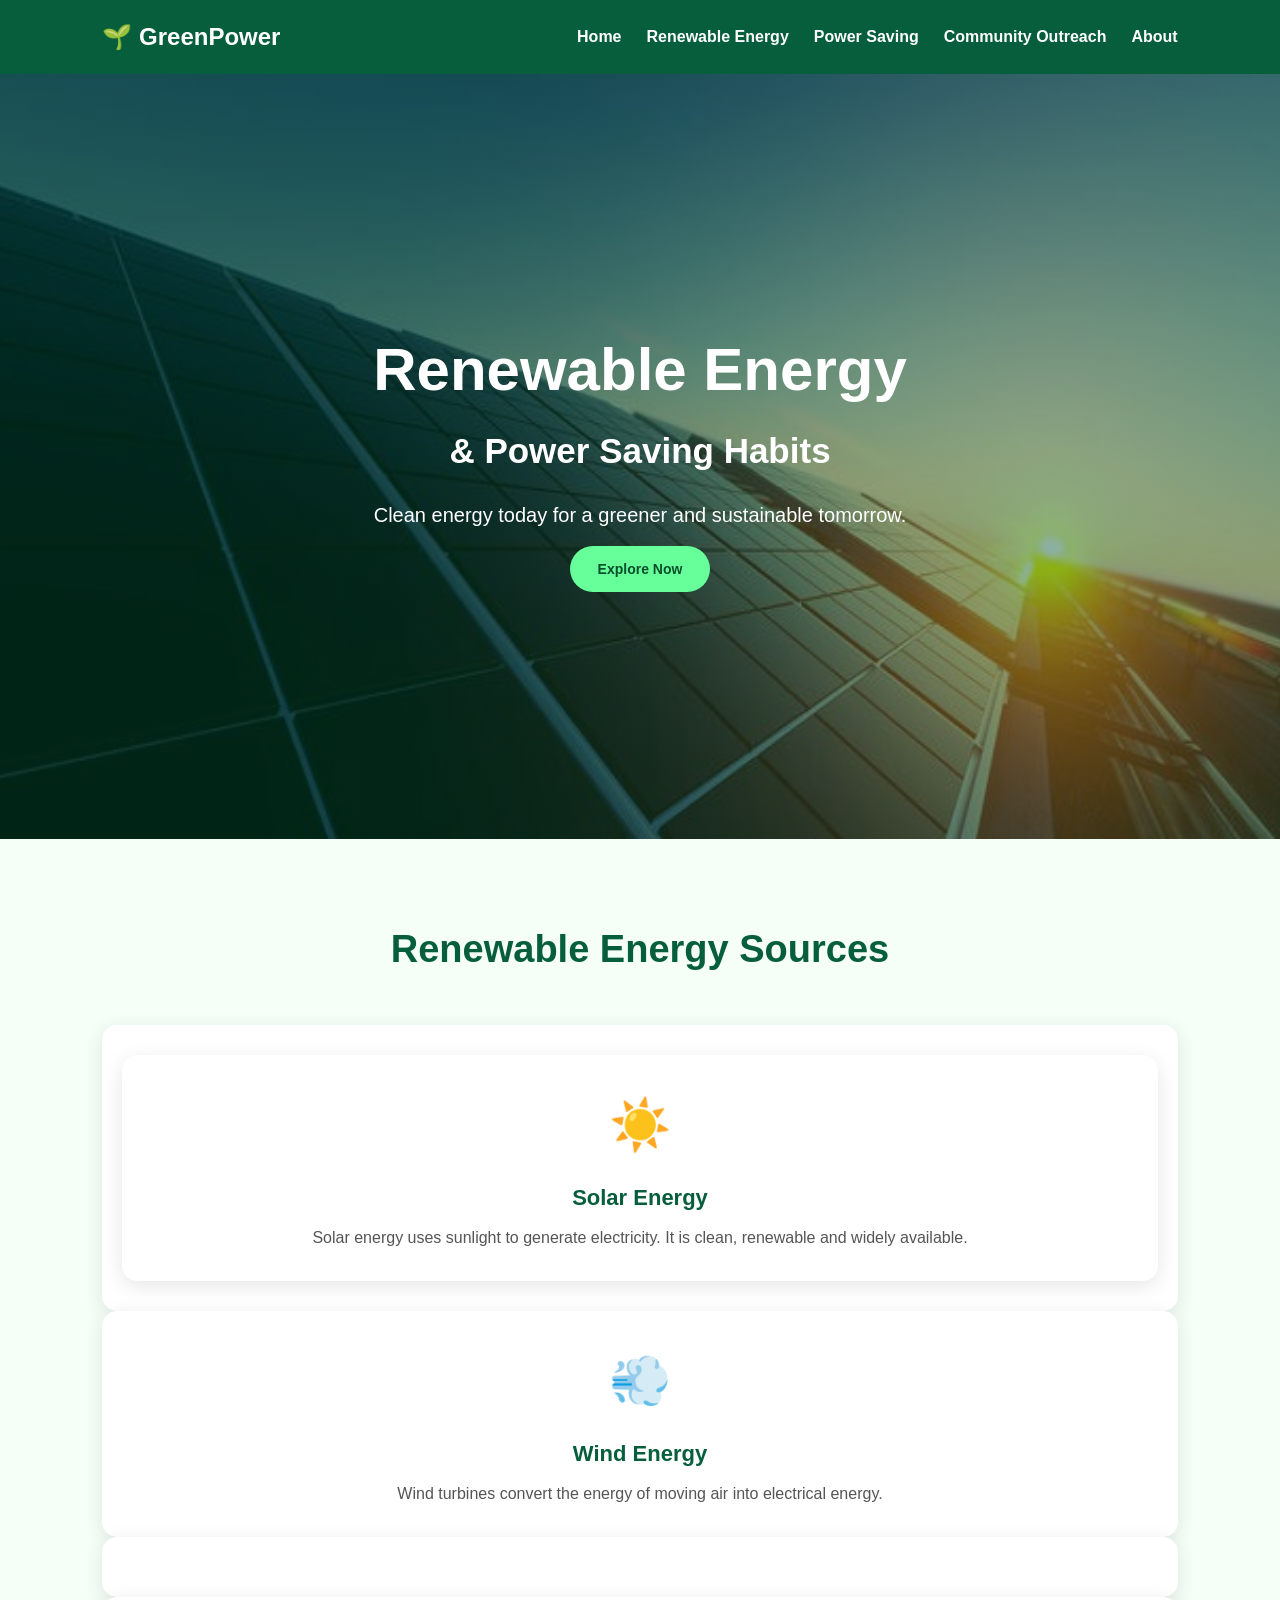
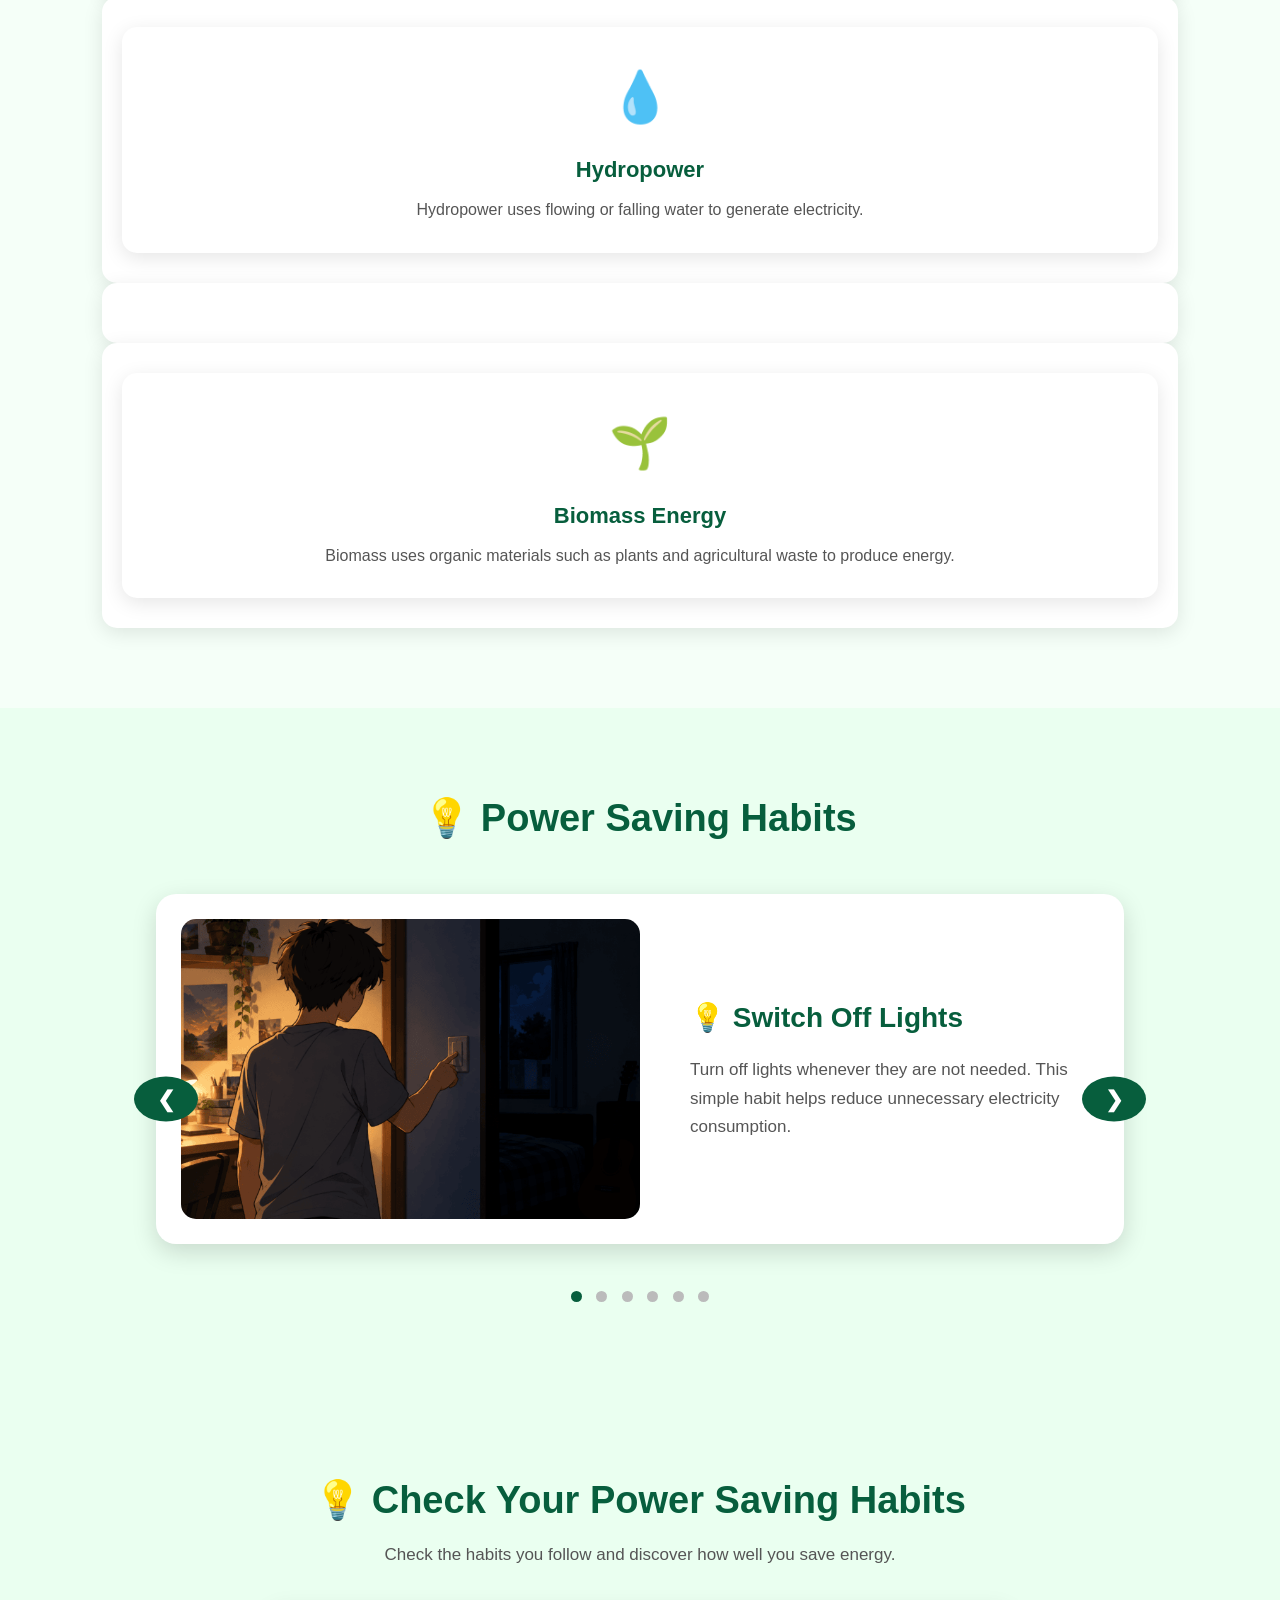
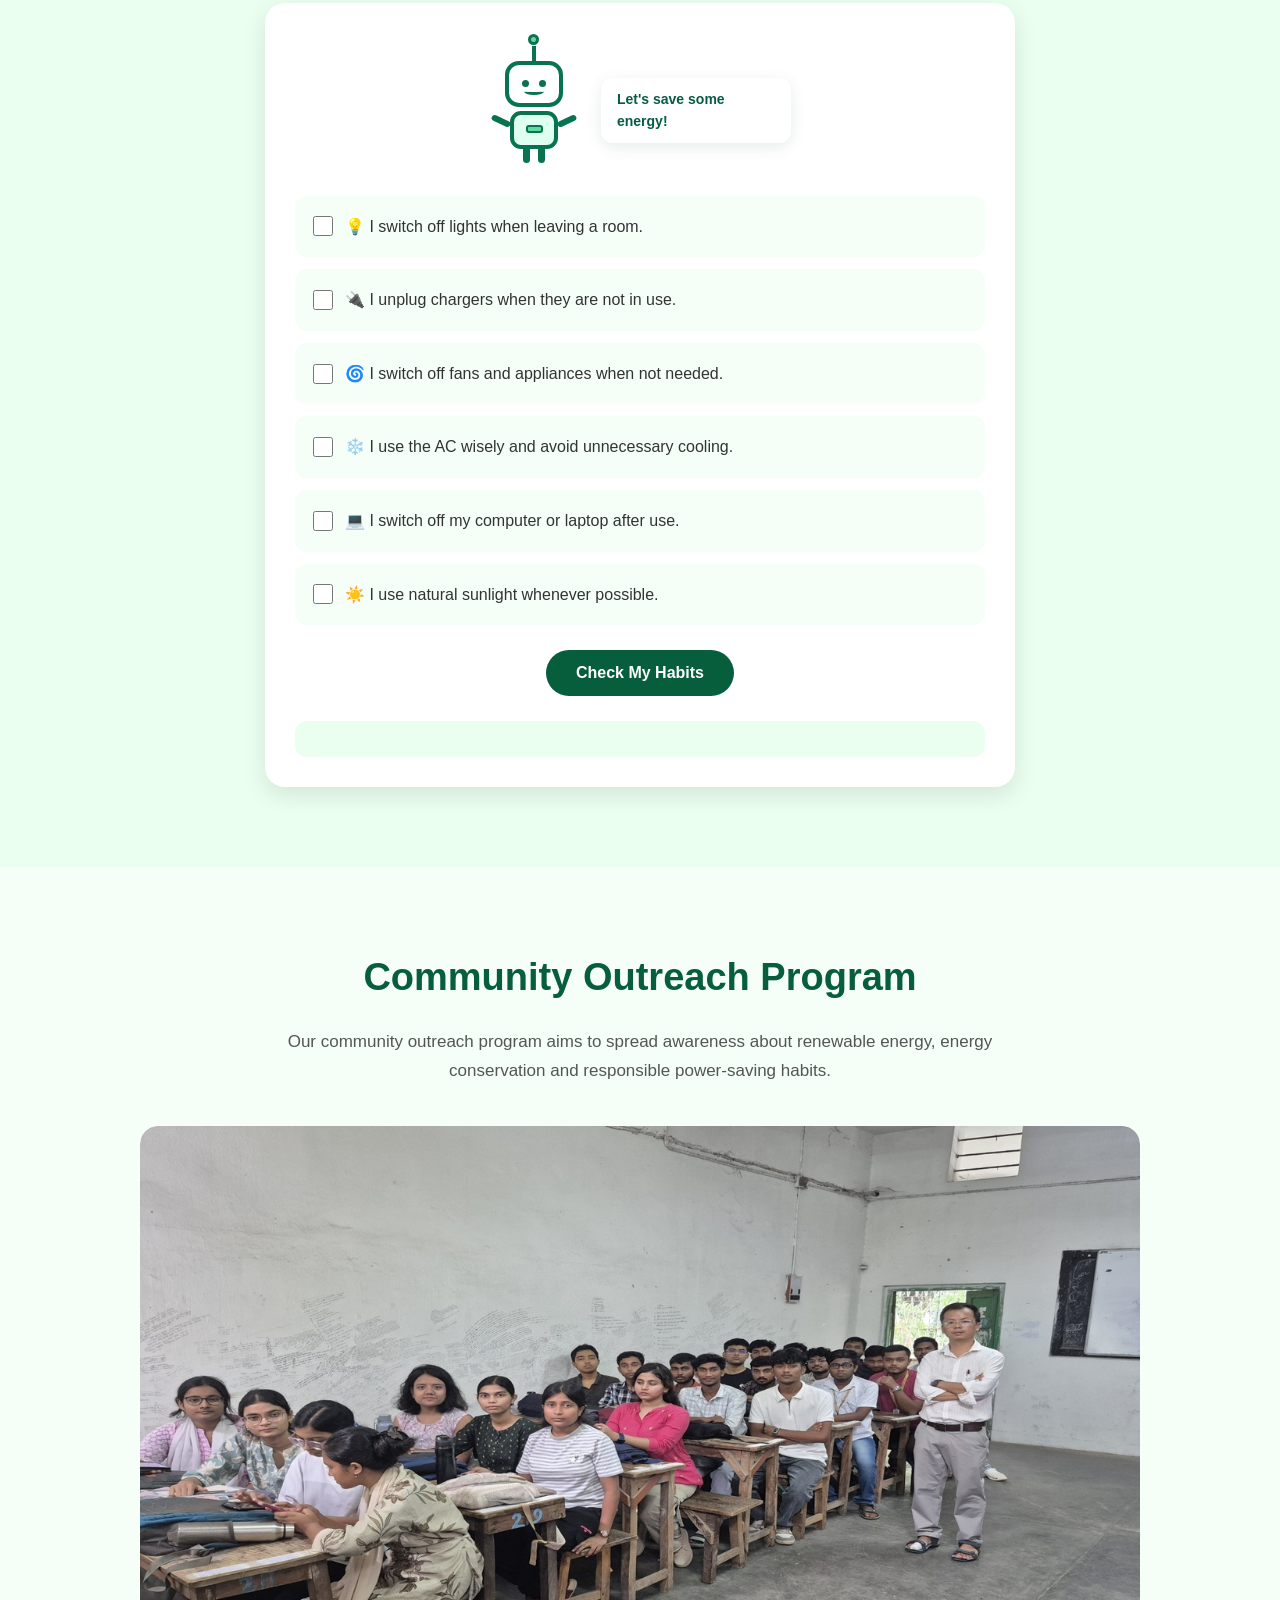
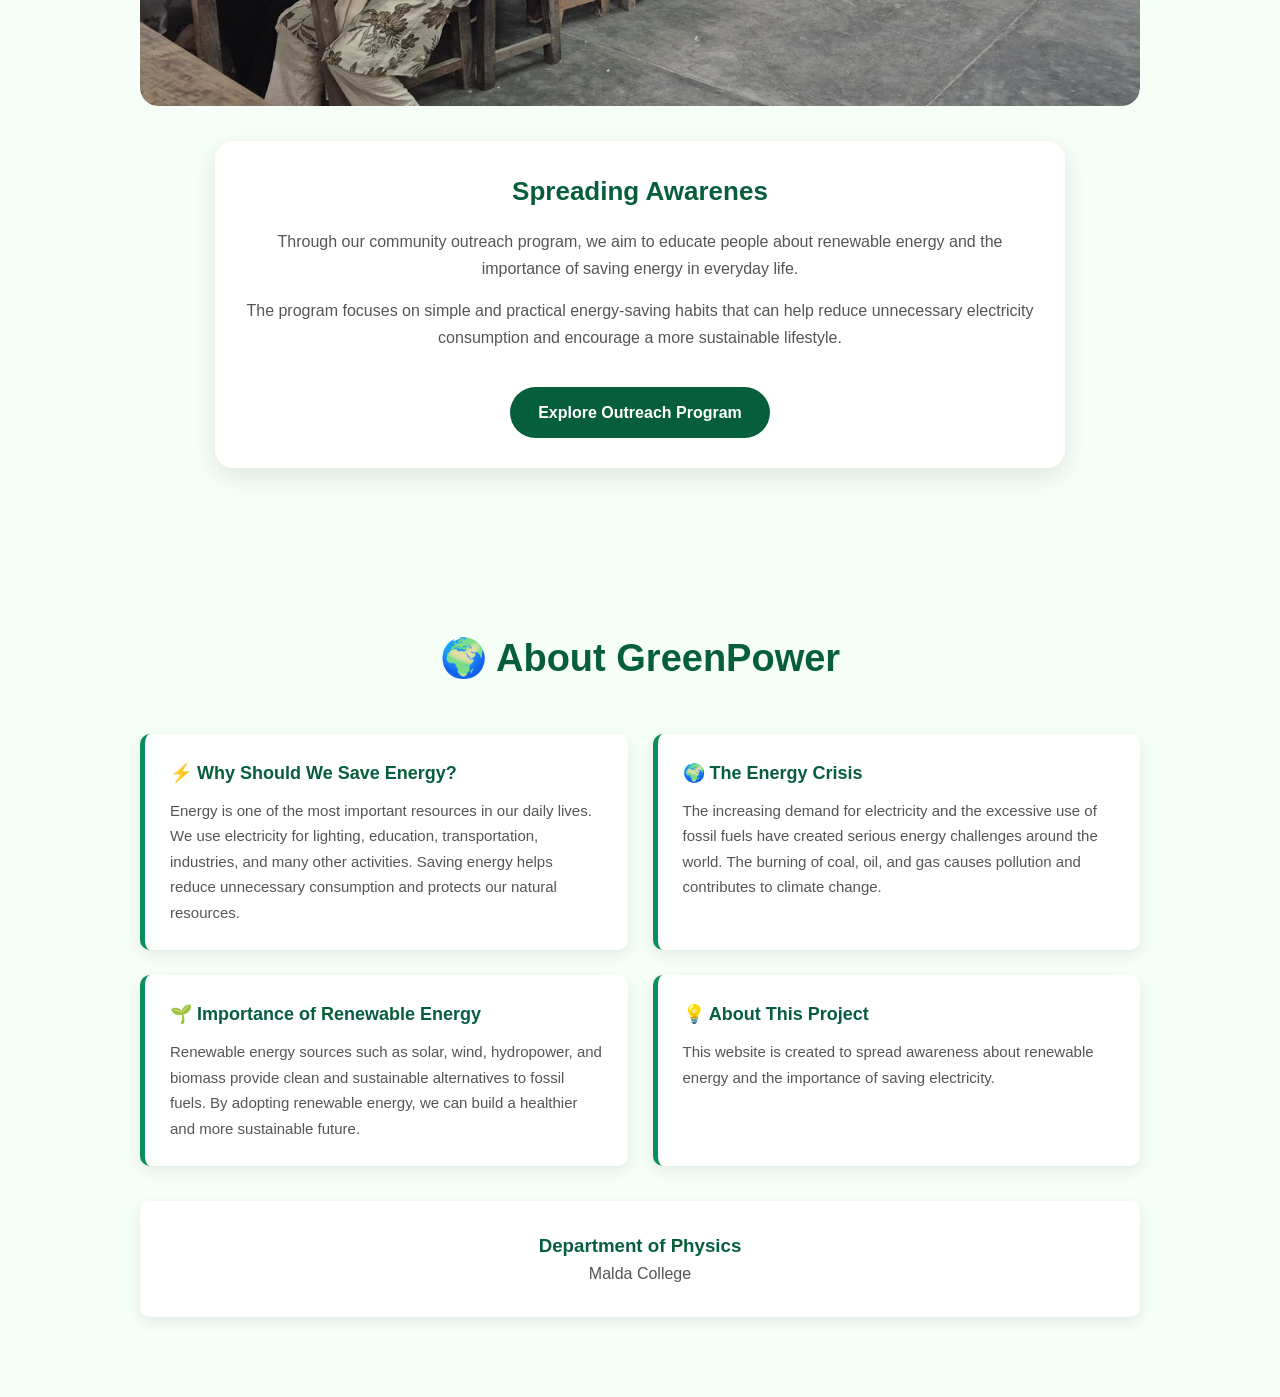
==== commit d3016e17: "Add files via upload" ====
--- a/index.html
+++ b/index.html
@@ -286,81 +286,43 @@
     </p>
 
     <div class="outreach-container">
-
-        <!-- OUTREACH SLIDESHOW -->
-
-        <div class="outreach-slideshow">
-
-            <div class="outreach-slide">
-                <img src="images/outreach1.jpg" alt="Community Outreach Program">
-            </div>
-
-            <div class="outreach-slide">
-                <img src="images/outreach2.jpg" alt="Renewable Energy Awareness Program">
-            </div>
-
-            <div class="outreach-slide">
-                <img src="images/outreach3.jpg" alt="Energy Saving Awareness Program">
-            </div>
-
-            <div class="outreach-slide">
-                <img src="images/outreach4.jpg" alt="Community Awareness Activity">
-            </div>
-
-            <button class="outreach-prev" onclick="changeOutreachSlide(-1)">
-                ❮
-            </button>
-
-            <button class="outreach-next" onclick="changeOutreachSlide(1)">
-                ❯
-            </button>
-
-        </div>
-
-        <!-- SLIDESHOW DOTS -->
-
-        <div class="outreach-dots">
-
-            <span class="outreach-dot"
-                  onclick="currentOutreachSlide(1)"></span>
-
-            <span class="outreach-dot"
-                  onclick="currentOutreachSlide(2)"></span>
-
-            <span class="outreach-dot"
-                  onclick="currentOutreachSlide(3)"></span>
-
-            <span class="outreach-dot"
-                  onclick="currentOutreachSlide(4)"></span>
-
-        </div>
-
-
-        <!-- PROGRAM INFORMATION -->
-
-        <div class="outreach-content">
-
-            <h3> Spreading Awarenes </h3>
-
-            <p>
-                Through our community outreach program, we aim to educate
-                people about renewable energy and the importance of saving
-                energy in everyday life.
-            </p>
-
-            <p>
-                The program focuses on simple and practical energy-saving
-                habits that can help reduce unnecessary electricity
-                consumption and encourage a more sustainable lifestyle.
-            </p>
-
-            <a href="outreach.html" class="outreach-btn">
-                Explore Outreach Program
-            </a>
-
-        </div>
-
-    </div>
+<div class="outreach-container">
+
+    <!-- COMMUNITY OUTREACH IMAGE -->
+    <div class="outreach-slideshow">
+
+        <img
+            src="images/outreach1.jpg"
+            alt="Community Outreach Program"
+            class="outreach-single-image"
+        >
+
+    </div>
+
+    <!-- PROGRAM INFORMATION -->
+    <div class="outreach-content">
+
+        <h3>Spreading Awarenes</h3>
+
+        <p>
+            Through our community outreach program, we aim to educate
+            people about renewable energy and the importance of saving
+            energy in everyday life.
+        </p>
+
+        <p>
+            The program focuses on simple and practical energy-saving
+            habits that can help reduce unnecessary electricity
+            consumption and encourage a more sustainable lifestyle.
+        </p>
+
+        <a href="outreach.html" class="outreach-btn">
+            Explore Outreach Program
+        </a>
+
+    </div>
+
+</div>
 
 </section>
 
--- a/style.css
+++ b/style.css
@@ -1211,13 +1211,27 @@
 
     top: -20px;
 
+    width: 4px;
+
+    height: 4px;
+
+    border-radius: 50%;
+
+    background: #222;
+
     z-index: 99999;
 
     pointer-events: none;
 
-    font-size: 18px;
-
     animation: gpConfettiFall 2.5s linear forwards;
+}
+
+.gp-confetti-chip {
+    width: 3px;
+
+    height: 6px;
+
+    border-radius: 1px;
 }
 
 
@@ -1282,187 +1296,80 @@
    OUTREACH SLIDESHOW
 ===================================== */
 
+/* Community Outreach - Single Photo */
+
 .outreach-slideshow {
     width: 100%;
-    max-width: 900px;
-
-    margin: auto;
-
-    position: relative;
-
-    background: white;
-
-    padding: 15px;
-
-    border-radius: 20px;
-
-    box-shadow:
-        0 8px 25px rgba(0, 0, 0, 0.12);
-
     overflow: hidden;
-}
-
-
-/* SLIDES */
-
-.outreach-slide {
-    display: none;
-
+    border-radius: 18px;
+    background: #ffffff;
+    padding: 0;
+}
+
+.outreach-single-image {
+    display: block;
     width: 100%;
-}
-
-
-/* IMAGE */
-
-.outreach-slide img {
-    width: 100%;
-    height: 450px;
-
-    object-fit: cover;
-
-    display: block;
-
-    border-radius: 15px;
-}
-
-
-/* =====================================
-   PREVIOUS / NEXT BUTTONS
-===================================== */
-
-.outreach-prev,
-.outreach-next {
-    position: absolute;
-
-    top: 50%;
-
-    transform: translateY(-50%);
-
-    width: 45px;
-    height: 45px;
-
-    padding: 0;
-    margin: 0;
-
-    border: none;
-
-    border-radius: 50%;
-
-    background-color: rgba(7, 94, 61, 0.9);
-
-    color: white;
-
-    font-size: 20px;
-
-    cursor: pointer;
-
-    display: flex;
-    align-items: center;
-    justify-content: center;
-
-    z-index: 10;
-
-    transition: 0.3s ease;
-}
-
-
-.outreach-prev {
-    left: 28px;
-}
-
-
-.outreach-next {
-    right: 28px;
-}
-
-
-.outreach-prev:hover,
-.outreach-next:hover {
-    background-color: #064c32;
-
-    transform:
-        translateY(-50%)
-        scale(1.08);
-}
-
-
-/* =====================================
-   DOTS
-===================================== */
-
-.outreach-dots {
-    text-align: center;
-
-    margin-top: 20px;
-}
-
-
-.outreach-dot {
-    display: inline-block;
-
-    width: 11px;
-    height: 11px;
-
-    margin: 0 5px;
-
-    background-color: #bbb;
-
-    border-radius: 50%;
-
-    cursor: pointer;
-
-    transition: 0.3s ease;
-}
-
-
-.outreach-dot.active {
-    background-color: #075e3d;
-
-    transform: scale(1.2);
-}
-
-
+    height: auto;
+    max-width: 100%;
+    border-radius: 18px;
+    object-fit: contain;
+}
+
+/* Mobile */
+@media (max-width: 600px) {
+    .outreach-slideshow {
+        border-radius: 14px;
+    }
+
+    .outreach-single-image {
+        width: 100%;
+        height: auto;
+        border-radius: 14px;
+    }
+}
 /* =====================================
    OUTREACH CONTENT
 ===================================== */
 
 .outreach-content {
-    max-width: 800px;
-
-    margin: 40px auto 0;
-
-    background-color: white;
-
-    padding: 35px;
-
+    max-width: 850px;
+    margin: 35px auto 0;
+    padding: 30px;
+    background: white;
     border-radius: 18px;
-
+    box-shadow: 0 8px 25px rgba(0, 0, 0, 0.10);
     text-align: center;
-
-    box-shadow:
-        0 6px 20px rgba(0, 0, 0, 0.08);
-}
-
+}
 
 .outreach-content h3 {
+    margin-bottom: 15px;
     color: #075e3d;
-
-    font-size: 27px;
-
-    margin-bottom: 15px;
-}
-
+    font-size: 26px;
+}
 
 .outreach-content p {
     color: #555;
-
     font-size: 16px;
-
     line-height: 1.7;
-
-    margin-bottom: 12px;
-}
-
+    margin-bottom: 15px;
+}
+
+.outreach-btn {
+    display: inline-block;
+    margin-top: 10px;
+    padding: 12px 24px;
+    background-color: #075e3d;
+    color: white;
+    text-decoration: none;
+    border-radius: 25px;
+    font-weight: 600;
+    transition: 0.3s ease;
+}
+
+.outreach-btn:hover {
+    background-color: #064c32;
+    transform: translateY(-2px);
+}
 
 /* =====================================
    EXPLORE BUTTON
@@ -1571,4 +1478,4 @@
         padding: 12px 20px;
     }
 
-}+}
